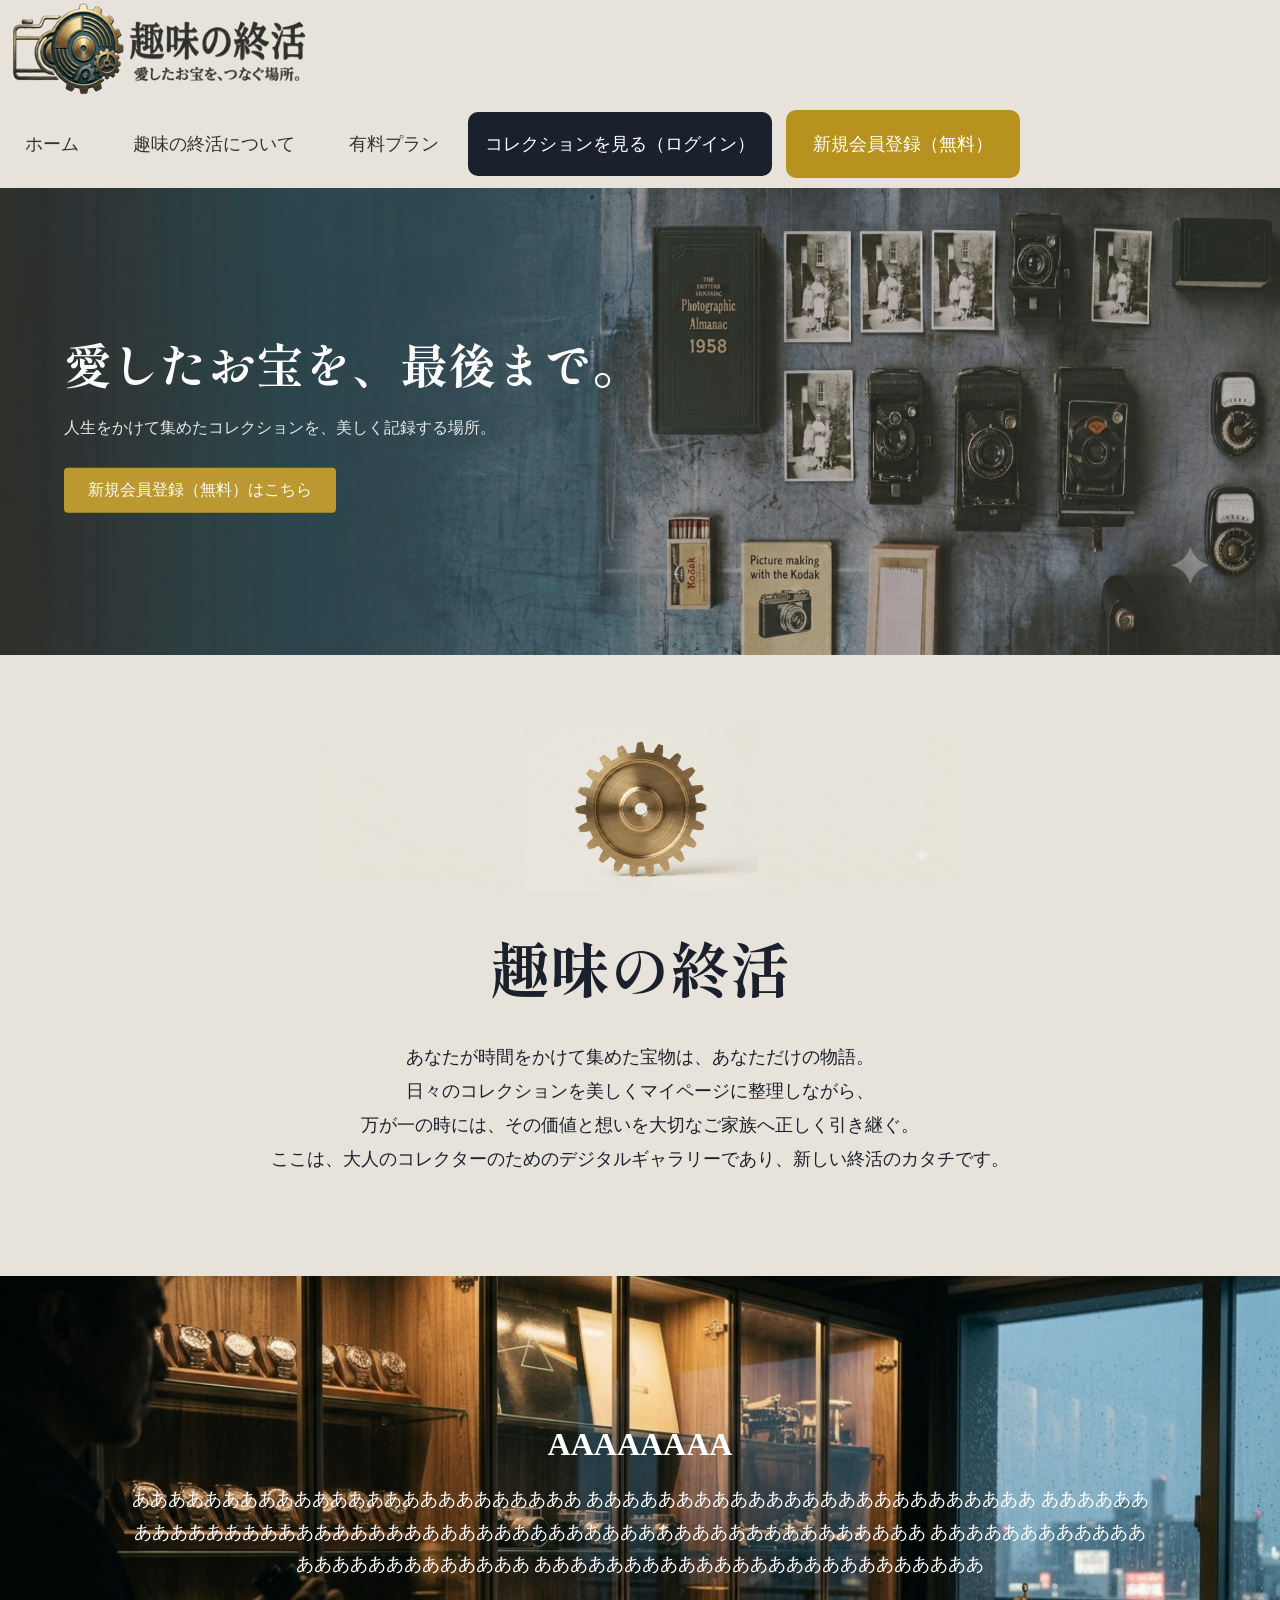
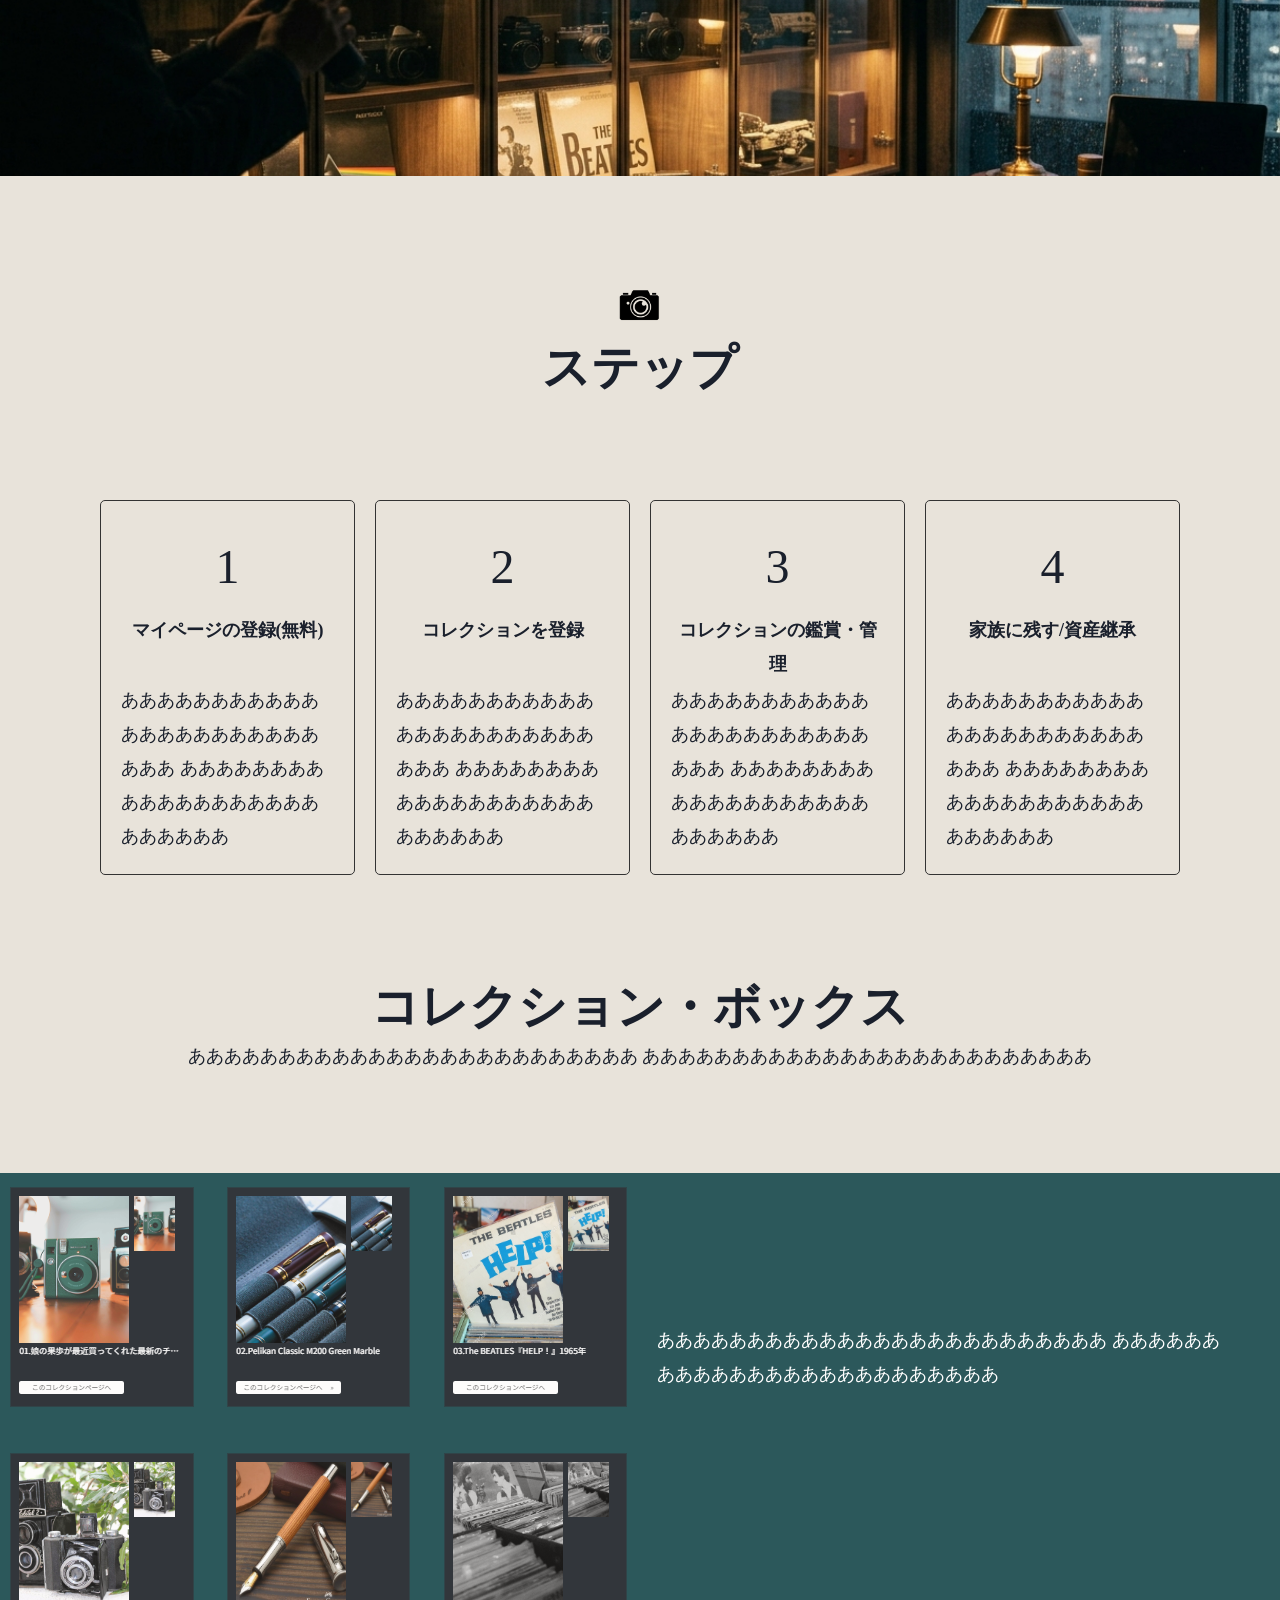
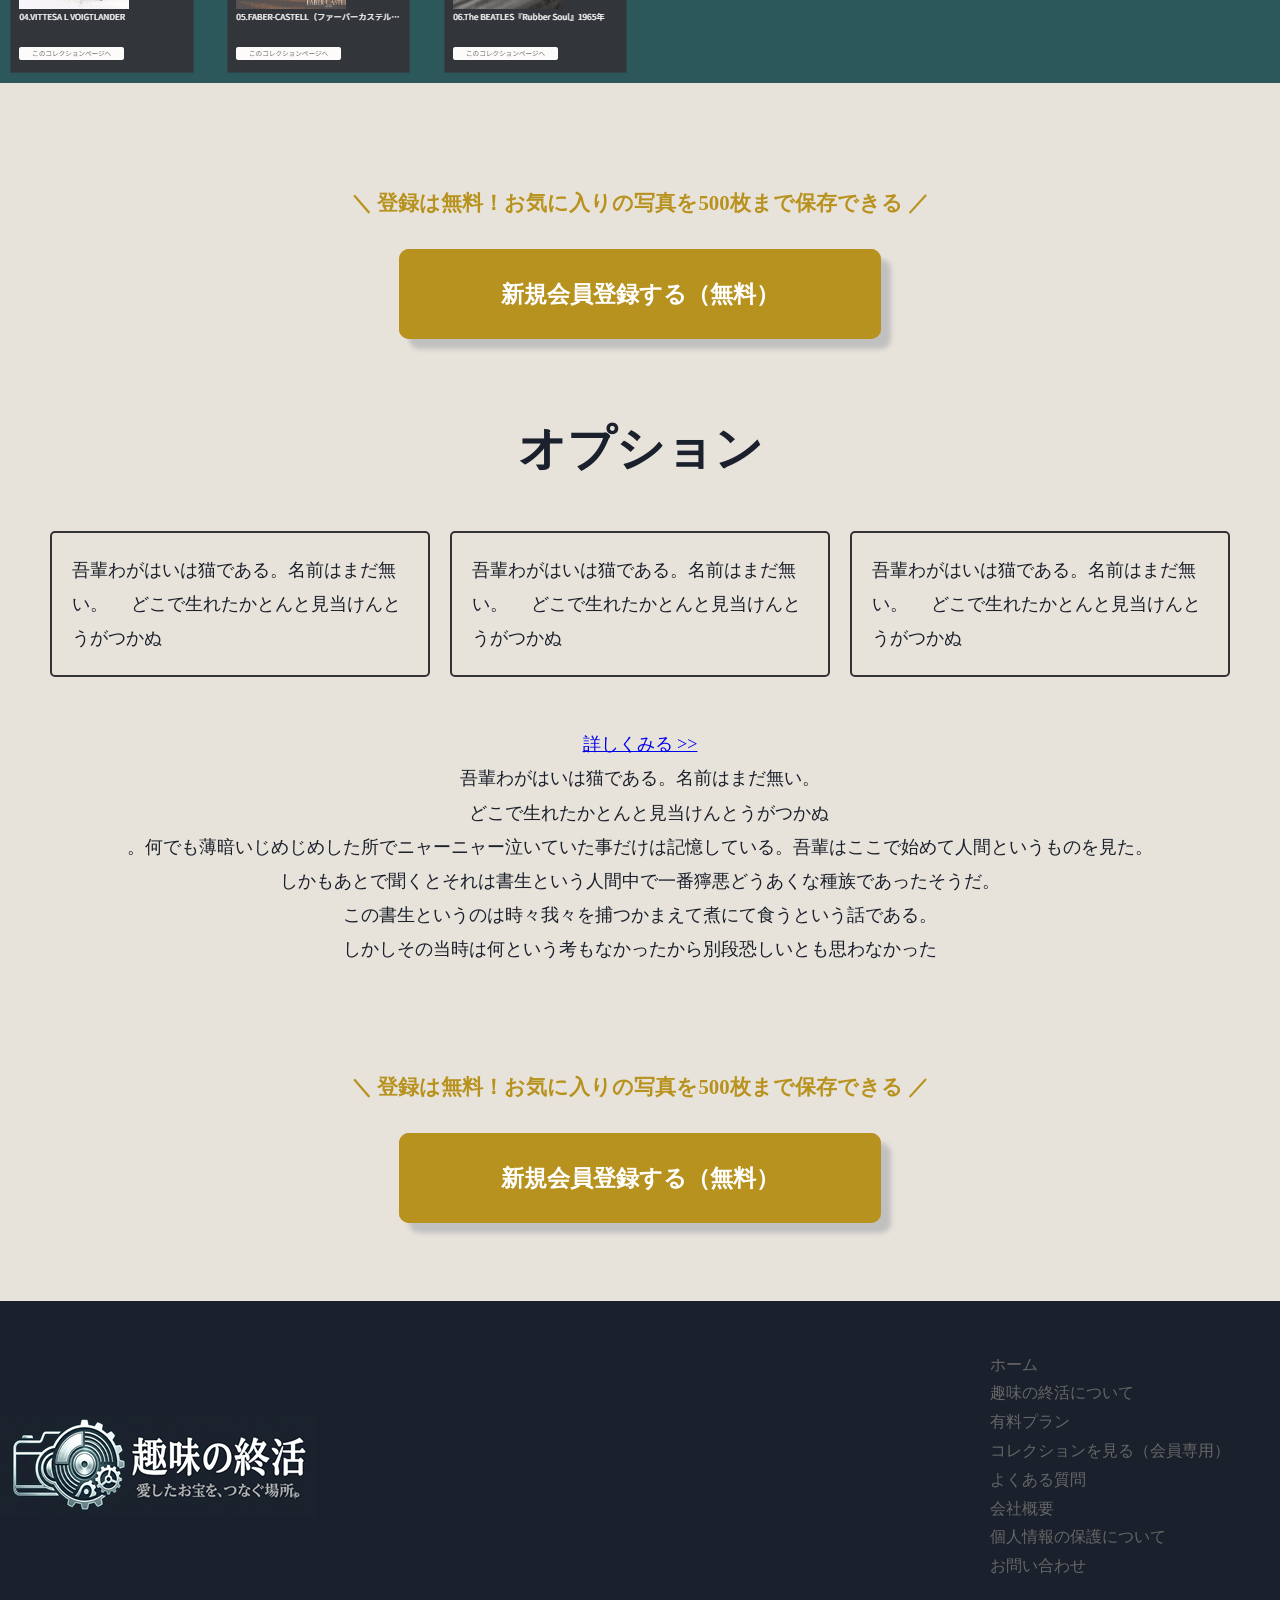
==== syuminosyuukatsu/index.html @ 47bdfdc1 "Add files via upload" ====
﻿<!DOCTYPE html>
<html>
<head>
<title>趣味の終活｜トップページ</title>
<link rel="stylesheet" type="text/css" href="style.css">

<!-- ★ここから追加（Google Fonts：Shippori Mincho） -->
  <link rel="preconnect" href="https://fonts.googleapis.com">
  <link rel="preconnect" href="https://fonts.gstatic.com" crossorigin>
  <link href="https://fonts.googleapis.com/css2?family=Shippori+Mincho:wght@500;700&display=swap" rel="stylesheet">
<!-- ★ここまで -->

</head>


<body>
	<div id="wrapper">
<nav>
<header>
<p><img src="img/logo3.png"></p>
<ul>
<li><a>ホーム</a></li>
<li><a>趣味の終活について</a></li>
<li><a>有料プラン</a></li>
<li class="login"><a>コレクションを見る（ログイン）</a></li>
<li class="new"><a>新規会員登録（無料）</a></li>
<div class="clr"></div>
</ul>
</nav>
</header>


<div class="hero-container">
  <!-- ヒーロー画像 -->
  <img src="img/hero-image.png" alt="コレクションボックス" class="hero-image">
  
  <!-- 画像の上に重ねるテキストエリア -->
  <div class="hero-text">
    <h2>愛したお宝を、最後まで。</h2>
    <p>人生をかけて集めたコレクションを、美しく記録する場所。</p>
    <a href="#" class="btn">新規会員登録（無料）はこちら</a>
  </div>
</div>


<div class="setsumei">
<p class="haguruma"><img src="img/haguruma.png" alt=""></p>
<h1>趣味の終活</h1>
<p>あなたが時間をかけて集めた宝物は、あなただけの物語。<br>
日々のコレクションを美しくマイページに整理しながら、 <br>
万が一の時には、その価値と想いを大切なご家族へ正しく引き継ぐ。<br>
ここは、大人のコレクターのためのデジタルギャラリーであり、新しい終活のカタチです。</p>
</div>


<section class="art01">

<!--<p class="box_left"><img src="arrt_01.png" alt=""></p>-->

<div class="box_right">
			<h2>AAAAAAAA</h2>
			<p>あああああああああああああああああああああああああ 
			あああああああああああああああああああああああああ 
			ああああああああああああああああああああああああああああああああああああああああああああああああああ 
			あああああああああああああああああああああああああ 
			あああああああああああああああああああああああああ</p>
</div>
<div class="clr"></div>
</section>

<p class="h2_icon"><img src="img/118444_30.png" alt=""></p>
<h2 class="h2_step">ステップ</h2>
<section class="art02">
<div class="art02">
<div class="box01">
<p class="count">1</p>
<p class="box01_title">マイページの登録(無料)</p>
<p>あああああああああああああああああああああああああ 
			あああああああああああああああああああああああああ</p>
</div>
<div class="box01">
<p class="count">2</p>
<p class="box01_title">コレクションを登録</p>
<p>あああああああああああああああああああああああああ 
			あああああああああああああああああああああああああ</p>
</div>
<div class="box01">
<p class="count">3</p>
<p class="box01_title">コレクションの鑑賞・管理</p>
<p>あああああああああああああああああああああああああ 
			あああああああああああああああああああああああああ</p>
</div>
<div class="box01">
<p class="count">4</p>
<p class="box01_title">家族に残す/資産継承</p>
<p>あああああああああああああああああああああああああ 
			あああああああああああああああああああああああああ</p>
</div>

</div>
</section>


<section class="art03">
<h2 class="h2_step">コレクション・ボックス</h2>
<p class="art03_read">あああああああああああああああああああああああああ 
			あああああああああああああああああああああああああ</p>

<div class="art03_box">
<p class="art03_gazo"><img src="img/ichran.png" alt=""></p>
<p class="art03_text">あああああああああああああああああああああああああ 
			あああああああああああああああああああああああああ</p>
</div><!--art03_box-->

</section>


<section class="cta">
<p class="cta_text">登録は無料！お気に入りの写真を500枚まで保存できる</p>
<p><a href="#">新規会員登録する（無料）</a></p>
</section>


<section>

		<h2 class="h2_step">オプション</h2>

<div class="option">
		<div class="option_box">
				<p>吾輩わがはいは猫である。名前はまだ無い。
				　どこで生れたかとんと見当けんとうがつかぬ</p>
				</div>

				<div class="option_box">
				<p>吾輩わがはいは猫である。名前はまだ無い。
				　どこで生れたかとんと見当けんとうがつかぬ</p>
				</div>

				<div class="option_box">
				<p>吾輩わがはいは猫である。名前はまだ無い。
				　どこで生れたかとんと見当けんとうがつかぬ</p>
				</div>
</div><!--option-->
<p class="link_more"><a href="#">詳しくみる >></a></p>
 <p class="option_more">吾輩わがはいは猫である。名前はまだ無い。<br>
　どこで生れたかとんと見当けんとうがつかぬ<br>。何でも薄暗いじめじめした所でニャーニャー泣いていた事だけは記憶している。吾輩はここで始めて人間というものを見た。<br>しかもあとで聞くとそれは書生という人間中で一番獰悪どうあくな種族であったそうだ。<br>この書生というのは時々我々を捕つかまえて煮にて食うという話である。<br>しかしその当時は何という考もなかったから別段恐しいとも思わなかった</p>		

</section>


<section class="cta">
<p class="cta_text">登録は無料！お気に入りの写真を500枚まで保存できる</p>
<p><a href="#">新規会員登録する（無料）</a></p>
</section>

<footer>
<div class="foot_box">
<div class="footer_logo"><img src="img/footer_logo3.png" alt="logo"></div>
<ul>
<li><a href="">ホーム</a></li>
<li><a href="">趣味の終活について</a></li>
<li><a href="">有料プラン</a></li>
<li><a href="">コレクションを見る（会員専用）</a></li>
<li><a href="">よくある質問</a></li>
<li><a href="">会社概要</a></li>
<li><a href="">個人情報の保護について</a></li>
<li><a href="">お問い合わせ</a></li>
</ul>
</div>
</footer>

</div><!--#wrapper-->
</body>
</html>
---- syuminosyuukatsu/style.css ----
﻿*{
margin:0;
padding:0;
}
img{
vertical-align:bottom;
}



body{
background-color:#E8E3DA;
color:#1A202C;  
}


#wrapper{
 max-width:1400px; 
}

p{
line-height:1.9;
font-size:18px;
color:#1A202C;
}


/*-------------------------------------------------
★トップページ★
---------------------------------------------------*/



/*--ヘッダー部分--------*/

header{
background-color:#FAF9F6;
}
header p{
width:350px;
float:left;
}





/*--ヒーロー画像部分--------*/

/* 親要素：基準位置に設定 */
.hero-container {
clear:both;
  position: relative;
  width: 100%;
  max-width: 1440px; /* 必要に応じて調整 */
  margin: 0 auto;
  font-size: 1rem;
  
  opacity: 0.9;
}

/* 画像：レスポンシブ対応 */
.hero-image {
  width: 100%;
  height: auto;
  display: block;
/*margin-top:50px;*/
}

/* 子要素（テキストエリア）：絶対配置で上に重ねる */
.hero-text {
  position: absolute;
  top: 50%;                 /* 上から50%の位置 */
  left: 5%;                 /* 左から5%の位置（左側に寄せる） */
  transform: translateY(-50%); /* 垂直方向の中央揃え */
  color: #ffffff;           /* テキスト色（白） */
  max-width: 45%;           /* 画像の左側に収まるよう幅を制限 */
  z-index: 10;              /* 画像より前に表示 */
}

/* テキストのスタイリング例 */
.hero-text h2 {
font-family: "Shippori Mincho", "游明朝", "YuMincho", "Hiragino Mincho ProN", serif;
  font-size: 3rem;
  margin-bottom: 1rem;
  line-height: 1.4;
}

.hero-text p {
  font-size: 1rem;
  margin-bottom: 1.5rem;
  opacity: 0.9;
  color:#fff;
}

.btn {
  display: inline-block;
  padding: 12px 24px;
  background-color: #B8921E; /* 高級感のあるシックなブラウン/ゴールド */
  color: #fff;
  text-decoration: none;
  border-radius: 4px;
}







/*--グローバルメニュー部分--------*/
nav ul{
width:auto;
float:left;
/*margin-left:350px;*/
margin-top:10px;
margin-bottom:10px;
}

nav li{
list-style:none;
display:inline-block;
}

nav li a{
display:block;
color:#333;
font-size:18px;
padding:10px 15px;
margin:10px;
}

.clr{
clear:both;
}

.login{
background-color:#1A202C;
border-radius:10px;
border:2px solid #1A202C;
}
.login a{
color:#fff;
margin:8px 0;
}
.new{
background-color:#B8921E;
border:2px solid #B8921E;
border-radius:10px;
margin-left:10px;
}
.new a{
color:#fff;
}






/*--h1とリード文--------*/

.setsumei{
text-align:center;
margin-bottom: 100px;
}
.haguruma img{
width:50%;
text-align:center;
margin-top:70px;
}
.setsumei h1{
font-family: "Shippori Mincho", "游明朝", "YuMincho", "Hiragino Mincho ProN", serif;
font-size:60px;
font-weight:700;
margin:30px 0 30px 0;
display: inline-block;
/*border-bottom:solid 5px #006400 ;*/

}
.setsumei p{
line-height:1.9;
font-size:18px;
}






/*--セクション01画像部分--------*/

section.art01 {
  position: relative; /* 子要素の位置の基準にする */
  width: 100%;
  max-width: 1440px;
  height: 500px; /* 高さをしっかり決める */
  margin: 0 auto;
  
  /* 背景画像 */
  background-image: url("img/arrt_01.png");
  background-size: cover;
  background-position: center;
}

/* 子要素：文字が入った箱 */
.box_right {
  position: absolute;
  top: 150px; /* ★上からどれくらい下げるか（手動で調整） */
  left: 0;
  right: 0;
  width: 80%; /* 箱の幅を決める */
  margin: 0 auto; /* ★箱自体を左右の中央に置く（定番のやつ！） */
  
  text-align: center; /* 文字を真ん中揃え */
}

/* 文字の装飾 */
.box_right h2 {
color: #ffffff;
font-size: 32px;
margin-bottom: 20px;
}

.box_right p {
color: #ffffff;
font-size: 18px;
line-height: 1.8;
}




/*--セクション02ステップ部分--------*/


.h2_icon{
margin-top:100px;
text-align: center;
}
.h2_icon img{
width:60px;
}
.h2_step{
text-align:center;
font-size:300%;
}
.art02{
width:auto;
display:flex;
gap:20px;
margin:50px 50px 50px 50px;
}
.box01{
flex:1;
background-color:;
border:1px solid #333;
border-radius:5px;
padding:20px;
}

.count{
font-size:300%;
text-align:center;
}
.box01_title{
height:40px;
text-align:center;
font-weight:bold;
margin-bottom:30px;
}





/*--セクション03コレクションページ部分--------*/

.art03_box{
display:flex;
gap:20px;
background-color:#2C585B;

}

.art03_read{
  text-align:center;

}
.art03_box{
margin-top:100px;
}

.art03_gazo{
flex:1;
}
.art03_text{
flex:1;
margin:150px 50px 0 0;
color:#fff;
}








/*--CTA_01部分--------*/

section.cta{
text-align:center;
margin-top:100px;
margin-bottom:100px;
}
.cta_text{
margin-bottom:50px;
font-size:130%;
color:#B8921E;
font-weight:bold;
}
.cta_text:before{
content:"＼ ";
}
.cta_text:after{
content:" ／";
}
section.cta a{
padding: 30px 100px 30px 100px;
background-color:#B8921E;
border:2px solid #B8921E;
border-radius:10px;
color:#fff;
font-size:130%;
font-weight:bold;
box-shadow:10px 10px 5px #c0c0c0;
}

.cta a:link{
text-decoration:none;
}
.cta a:hover{
background-color:#e2d3a5;
}



/*--セクション05オプション部分--------*/
.option{
width: auto;
display: flex;
gap:20px;
margin: 50px 50px 50px 50px;
}

.option_box{
flex: 1;
border:2px solid #333;
border-radius: 5px;
padding: 20px;
}

.option h2{
margin-top:100px;
margin-bottom:100px;
}
.link_more{
text-align:center;
}
.option_more{
text-align:center;
}







/*--フッター部分--------*/
footer{
width:auto;
background-color:#1A202C;
color:#fff;
height:auto;
overflow:hidden;
}
.foot_box{
display: flex;
justify-content: space-between; /* 2つの要素を両端（左右）に配置 */
  align-items: center; /* 垂直方向の中央揃え（必要に応じて） */
}

footer ul{
margin-left: auto;
padding:50px;
line-height:1.8;
}

footer ul li{
list-style:none;
}

footer ul li a:link,a:visited{
text-decoration:none;
color:#fff;
}





/*-------------------------------------------------
★コレクションページ一覧 collection/index.html★
---------------------------------------------------*/




.grid-container {
  display: grid;     /* 1. 列（横方向）の数を指定（1fr = 均等分割の単位） */
  grid-template-columns: 1fr 1fr 1fr; 					/* 2. マス目同士の隙間を設定 */
  gap:100px 20px; 
justify-items: center;
}

.grid_content{
width:400px;
height:480px;
/*border:1px solid #333;*/
background-color:#1E232A;

}

.gazo_title{
white-space: nowrap;
overflow: hidden;
text-overflow: ellipsis;
color:#fff;
margin-right:20px;
}
.gazo_space{
display:flex;
justify-content: space-between; /* 2つの要素を両端（左右）に配置 */
}
.photo_big{
width:240px;
margin:20px 0 0 20px;
}
.photo_small{
width:90px;
margin:20px 40px 0 0;
}

.text_space{
margin-left:20px;
}
.more{
text-align: center; 
margin-right: 20px;
margin-top: 50px;
width:60%;
}
.more a{
display:block;
background-color:#fff;
border-radius:5px;
/*box-shadow:5px 5px 5px #c0c0c0; */
font-size:80%;
}

.more a:link,a:visited{
text-decoration:none;
color:#666;
}
.more a:hover{
background-color:#667ba4;

}

.motto{
text-align:center;
margin-top:100px;
margin-bottom:200px;
/*border:1px solid #333;*/
}
.motto p{
text-align:center;
color:#1A202C;
}

label{
font-weight:bold;
}

.my_tag{
padding:10px 10px;
border:1px solid #333;
border-radius:5px;
text-align:left;

}
.hassyu_select{
text-align:center;
margin:50px 0;
}


/*-------------------------------------------------
★コレクション01★
---------------------------------------------------*/

/*------TOP画像領域------*/

/*.collect_top{
clear:both;
width:auto;
display:flex;
gap:20px;
margin:30px 30px 30px 30px;
}
.collect_top_box01{
flex:1;
}
.collect_top_box01 p{
font-size:45px;
color:#1e232a;
opacity:0.2;
margin-left:50px;
font-family: 'Playfair Display', serif;
font-style: italic;    /* ★斜体にすると格段にかっこよくなります */
/*font-weight: 500;      /* 少し細めにするのがポイント */
/*letter-spacing: 0.05em;/* 文字と文字の間隔をほんのり広げる */
/*line-height:1.5;
}

.collect_top_box02{
flex:1;
text-align:center;
background-color:#1E232A;

}
.collect_top_box02 img{
max-height: 70vh;
padding:20px 20px 60px 20px;
vertical-align: bottom;
}
.collection_id{
color:  #fff;
margin-bottom:20px;
margin-right:20px;
text-align:right;
}
.collect_top_box03{
flex:1;
position: relative;

}
.collect_top_box03_inner{
position: absolute; 
bottom: 50px;
left: 0; 
}
.collect_top_box03 p{
margin: 0;
}
.collect_top_box03_title{
  font-weight:bold;
}
.edit01{
text-align:center;
margin-bottom:100px;
}
 ----*/

.collect_top{
clear:both;
width:100%;
display:flex;
gap:20px;
margin:30px 0;
background-color:#1E232A;
}


.collect_top_box01{
flex:1;
position:relative;
}


.collect_top_box01 img{
max-height: 70vh;
margin:20px 0 0 200px;
vertical-align: bottom;
position:relative;
margin-bottom:50px;
border-width:10px 10px 70px 10px;
border-style:solid;
border-color:#dcdcdc;
}

.collection_id{
color: #1e232a;;
position:absolute;
bottom:60px;
left:480px;
font-weight:bold;

}


.collect_top_box02{
flex:1;
position:relative;

}

.collect_top_box02 .catch{
font-size:65px;
color:#ffffff;
opacity:0.2;
margin-left:50px;
margin-top:10px;
font-family: 'Playfair Display', serif;
font-style: italic;    /* ★斜体にすると格段にかっこよくなります */
font-weight: 500;      /* 少し細めにするのがポイント */
letter-spacing: 0.05em;/* 文字と文字の間隔をほんのり広げる */
line-height:1.5;
}


.collect_top_box02_inner{
position:absolute;
bottom:50px;
left:70px;
}

.collect_top_box02_title{
color:#fff;
}
.editable-02{
color:#fff;
}

.edit01{
text-align:center;
margin-bottom:100px;
}


/*------ページタイトルｈ１領域------*/

.collection_info_h1{
clear:both;
text-align:center;
margin-bottom:10px;
font-size:45px;
color: #1e232a;;
}
.collection_info_h1_id{
  font-size:150%;
  font-weight:bold;
  padding-right:30px;
  text-align:center;
}
.collection_info_h1_id:before{
content:"ー　";
}
.collection_info_h1_id:after{
content:"　ー";
}


button.edit-btn-02{
display:block;
margin:15px auto;
margin-bottom:80px;
 text-align:center;
 border: none;
 background-color:#2C585B;
 padding:10px 20px;
 border-radius:6px;
 font-size:80%;
 color:#fff;
}


/*------情報領域（1）------*/


.collection_infomation{
/*border:1px solid #1E232A;*/
margin:0 50px 50px 50px;
display:flex;
gap:45px;
padding:30px;
position: relative;
background-color:#FBF9F5;
border-radius:6px;
box-shadow: 0 4px 15px rgba(0, 0, 0, 0.05);
margin-top:30px;
margin-bottom:120px;
}
.collection_infomation_left{
flex:1;
}
p.info_text{
line-height:3.0;
color:#333333;

}

p.info_text02{
line-height:2.0;
color:#333333;
}


.collection_infomation_title{
margin-left:50px;
font-size:80%;
border-bottom:1px solid #1E232A;
padding:8px 8px 3px 8px;
font-weight:bold;
margin-right:50px;
}

.collection_infomation_left_title{
border-bottom:1px  solid #1E232A;
padding-bottom:20px;
margin-bottom:20px;
color:#333333;

}



.collection_infomation_right{
flex:1;
}

.edit-btn{
 text-align:right;
 position:absolute;
 bottom:20px;
 right:40px;
 border: none;
 background-color:#2C585B;
 padding:10px 20px;
 border-radius:6px;
 font-size:110%;
 color:#ffffff;
}

.tagtag{
background-color:#dcdcdc;
padding:0 5px;
border-radius:3px;
margin:0 7px;
}
.is-editing{
 background-color:#2C2D30;
color:#ffffff;  
}

.space01{
margin-right:2.2em;
}
.space02{
margin-right:2em;
letter-spacing: 8px;

}
.space03{
margin-right:0.6em;
letter-spacing: 30px;

}
.tagtag_sircle{
  border:1px solid #2C2D30;
  padding:5px 70px 40px 3px;
}
.info_text03{
  margin-bottom:30px;

}

/*---コレクションその他の写真-----------*/

.collect_others{
margin:0 auto;
display: grid;
grid-template-columns: auto auto;
justify-content: center;
gap: 100px 80px;
margin-top:30px;
margin-bottom:100px;
}
.others_01,.others_02,.others_03,.others_04,.others_05,.others_06{

}
.others_01 img,.others_02 img,.others_03 img,.others_04 img,.others_05 img,.others_06 img{
width:350px;
}
.others_text{
color:#ffffff;
margin-bottom:50px;
}
.others_text:after{
content: "";                   /* 中身は空にしておく */
  display: inline-block;          /* 幅と高さを有効化する */
  width: 1.5em;                    /* 横幅を1文字分にする */
  height: 1.5em;                   /* 高さを1文字分にする */
  background-image: url("img/penicon.png"); /* 画像のパス */
  background-size: contain;      /* 1emの中に画像を綺麗に収める */
  background-repeat: no-repeat;  /* 画像の繰り返しを防止 */
  margin-left: 1em;            /* テキストとの間に少しスキマを入れる（お好みで） */
  vertical-align: -0.6em;       /* テキストとの上下の位置調整 */
  
}

.others_photo{
padding: 20px 20px 40px 20px;
background-color:#1E232A;
vertical-align: bottom;
position:relative;
}
.edit02{
  text-align:right;
}
.others_text_edit{
  color:#ffffff;
  position:absolute;
  bottom:10px;
  right:20px;
  background-color:#2C2D30;
border:1px solid #ffffff;
border-radius:6px;
font-size:70%;
}


/*-------------------------------------------------
★有料オプション★
---------------------------------------------------*/



.option_box{
position:relative;
}
.option_box_title{
font-size:130%;
font-weight:bold;
background-color:#2C585B;
padding:3px;
text-align:center;
color:#fff;
border-radius:6px;
}

.option_box_for{
text-align:center;
font-size:120%;
font-weight:bold;
}
.option_box_price{
margin-top:30px;
text-align:center;
font-size:150%;
font-weight:bold;
}

.option_box_limit{
text-align:center;
font-weight:bold;
margin-bottom:50px;
}
.option_box_list{
margin-top:20px;
margin-bottom:100px;
}



.option_box_list li{
list-style-position:inside;
line-height: 1.9;
font-size: 18px;
color: #1A202C;

}

.option_box_bottun{
padding:5px;
background-color:#2C585B;
border-radius:6px;
font-size:90%;
text-align:center;
color:#fff;
position:absolute;
left:50%;
transform:translateX(-50%);
bottom:20px;

}
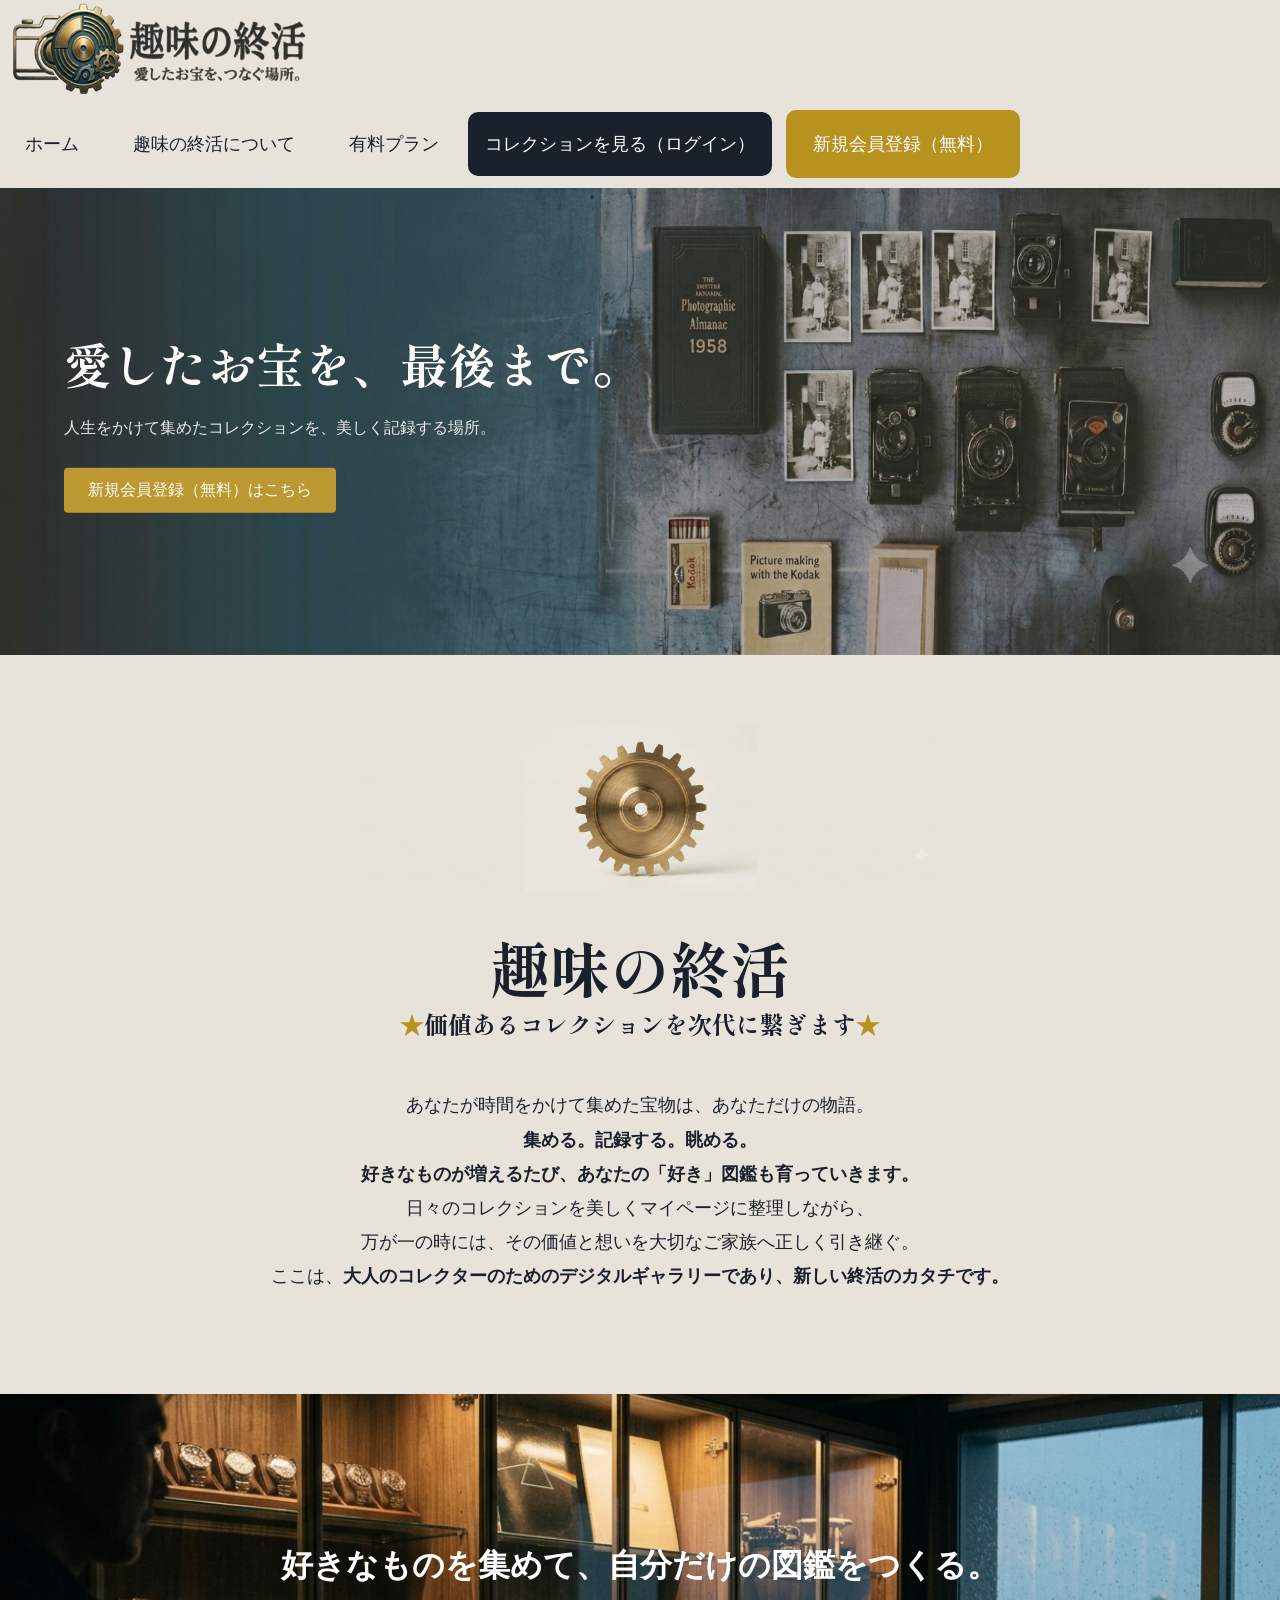
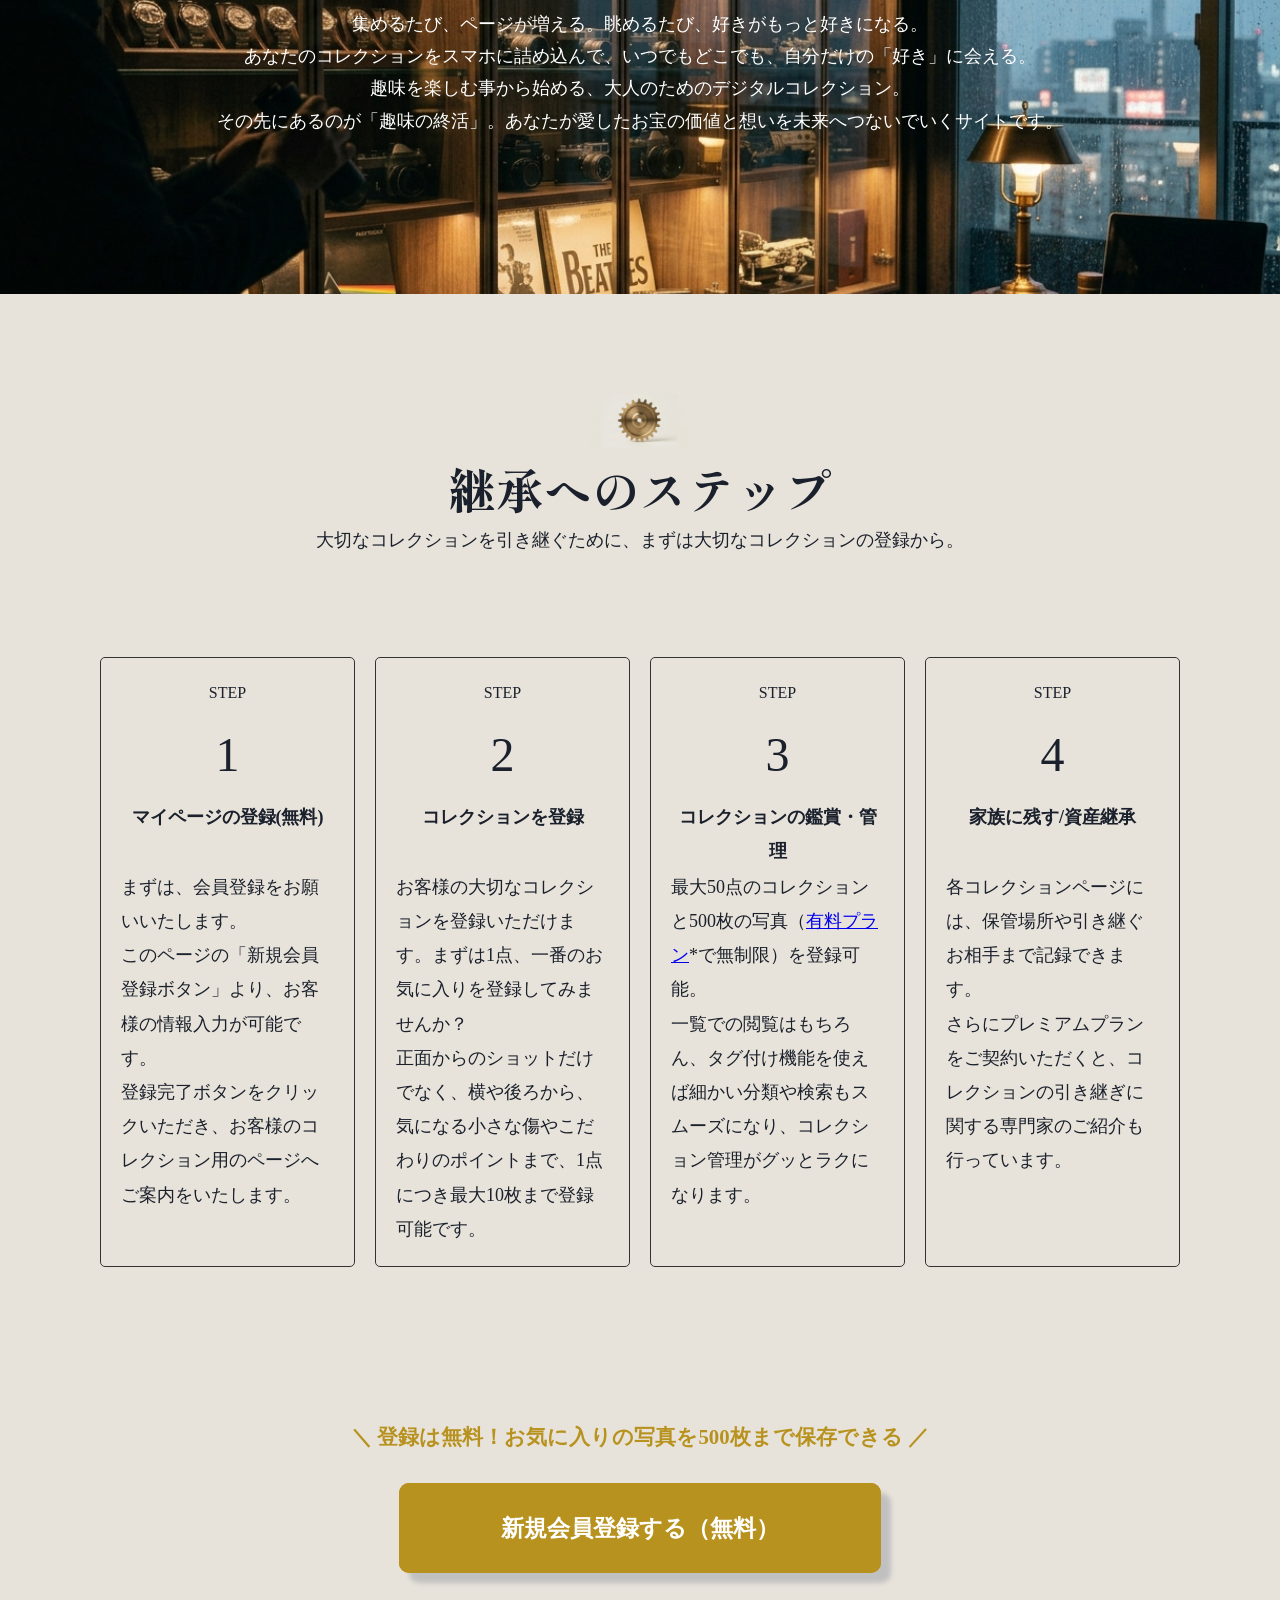
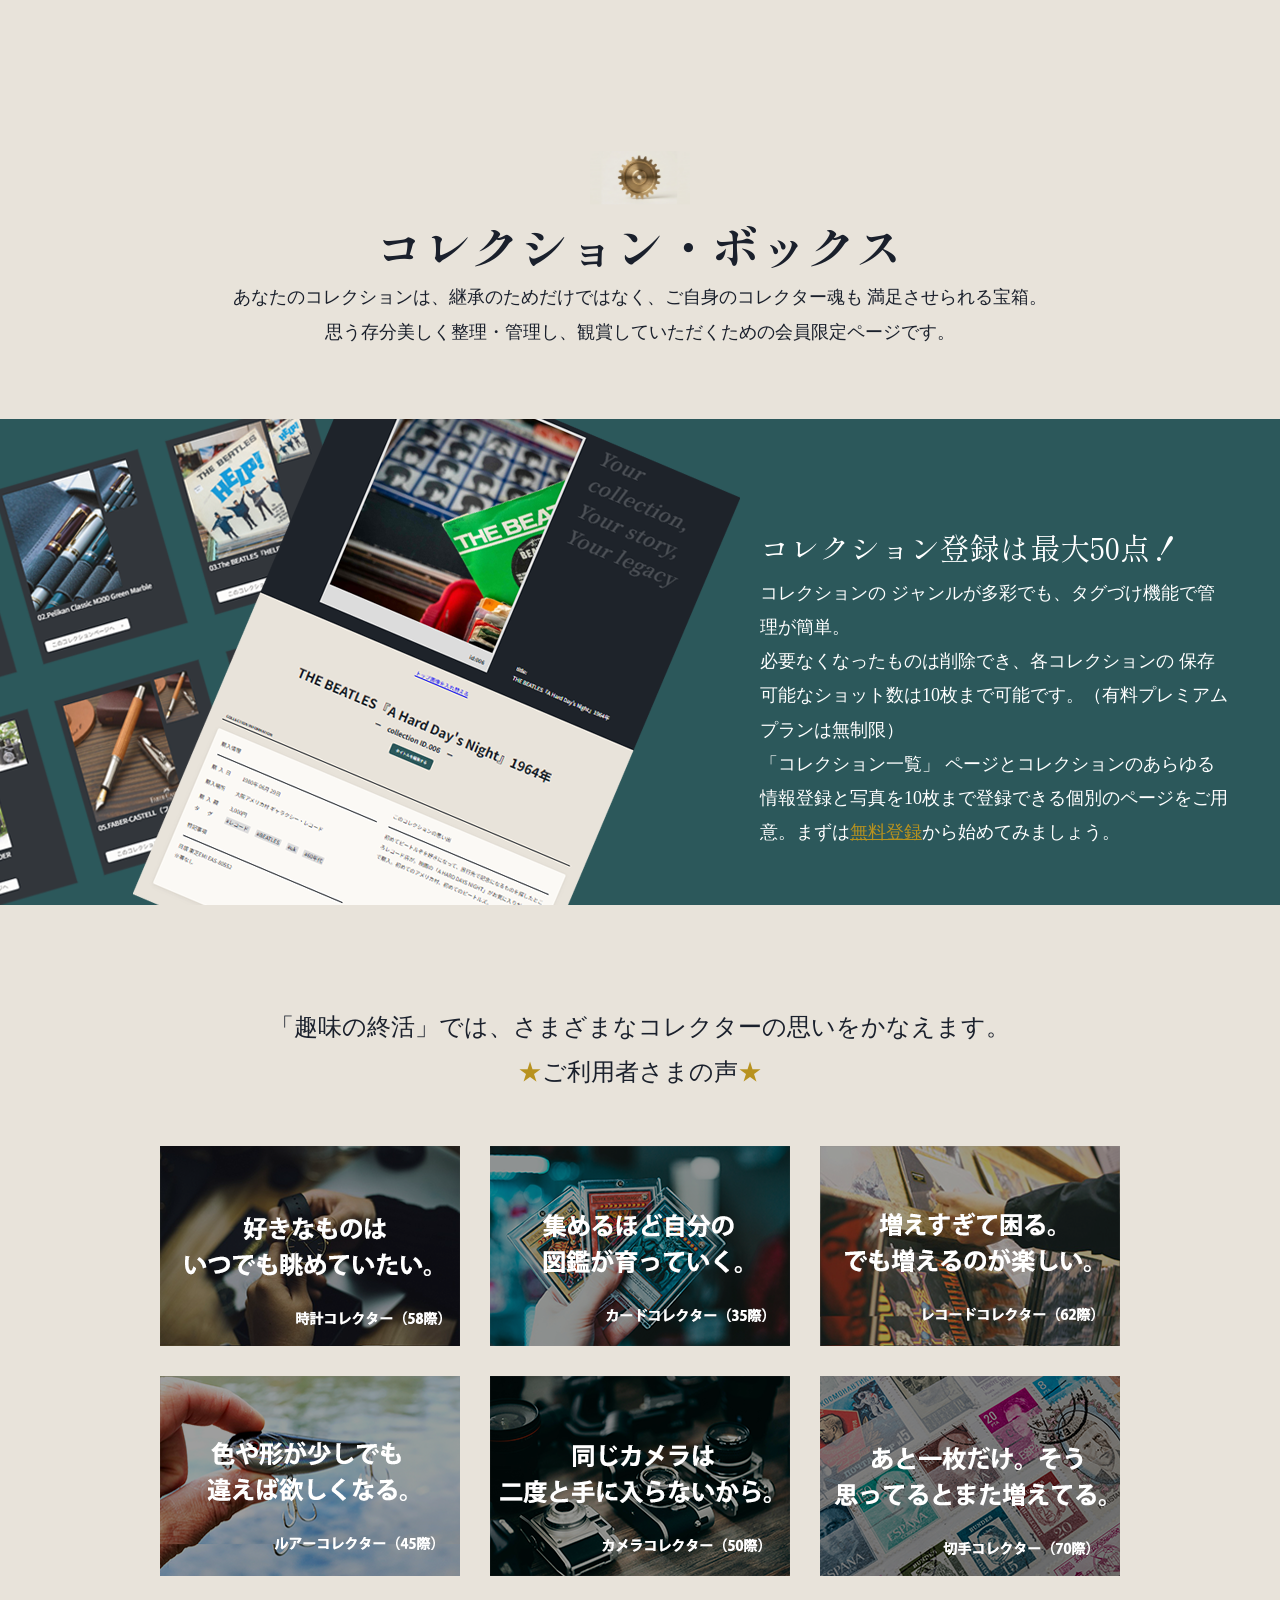
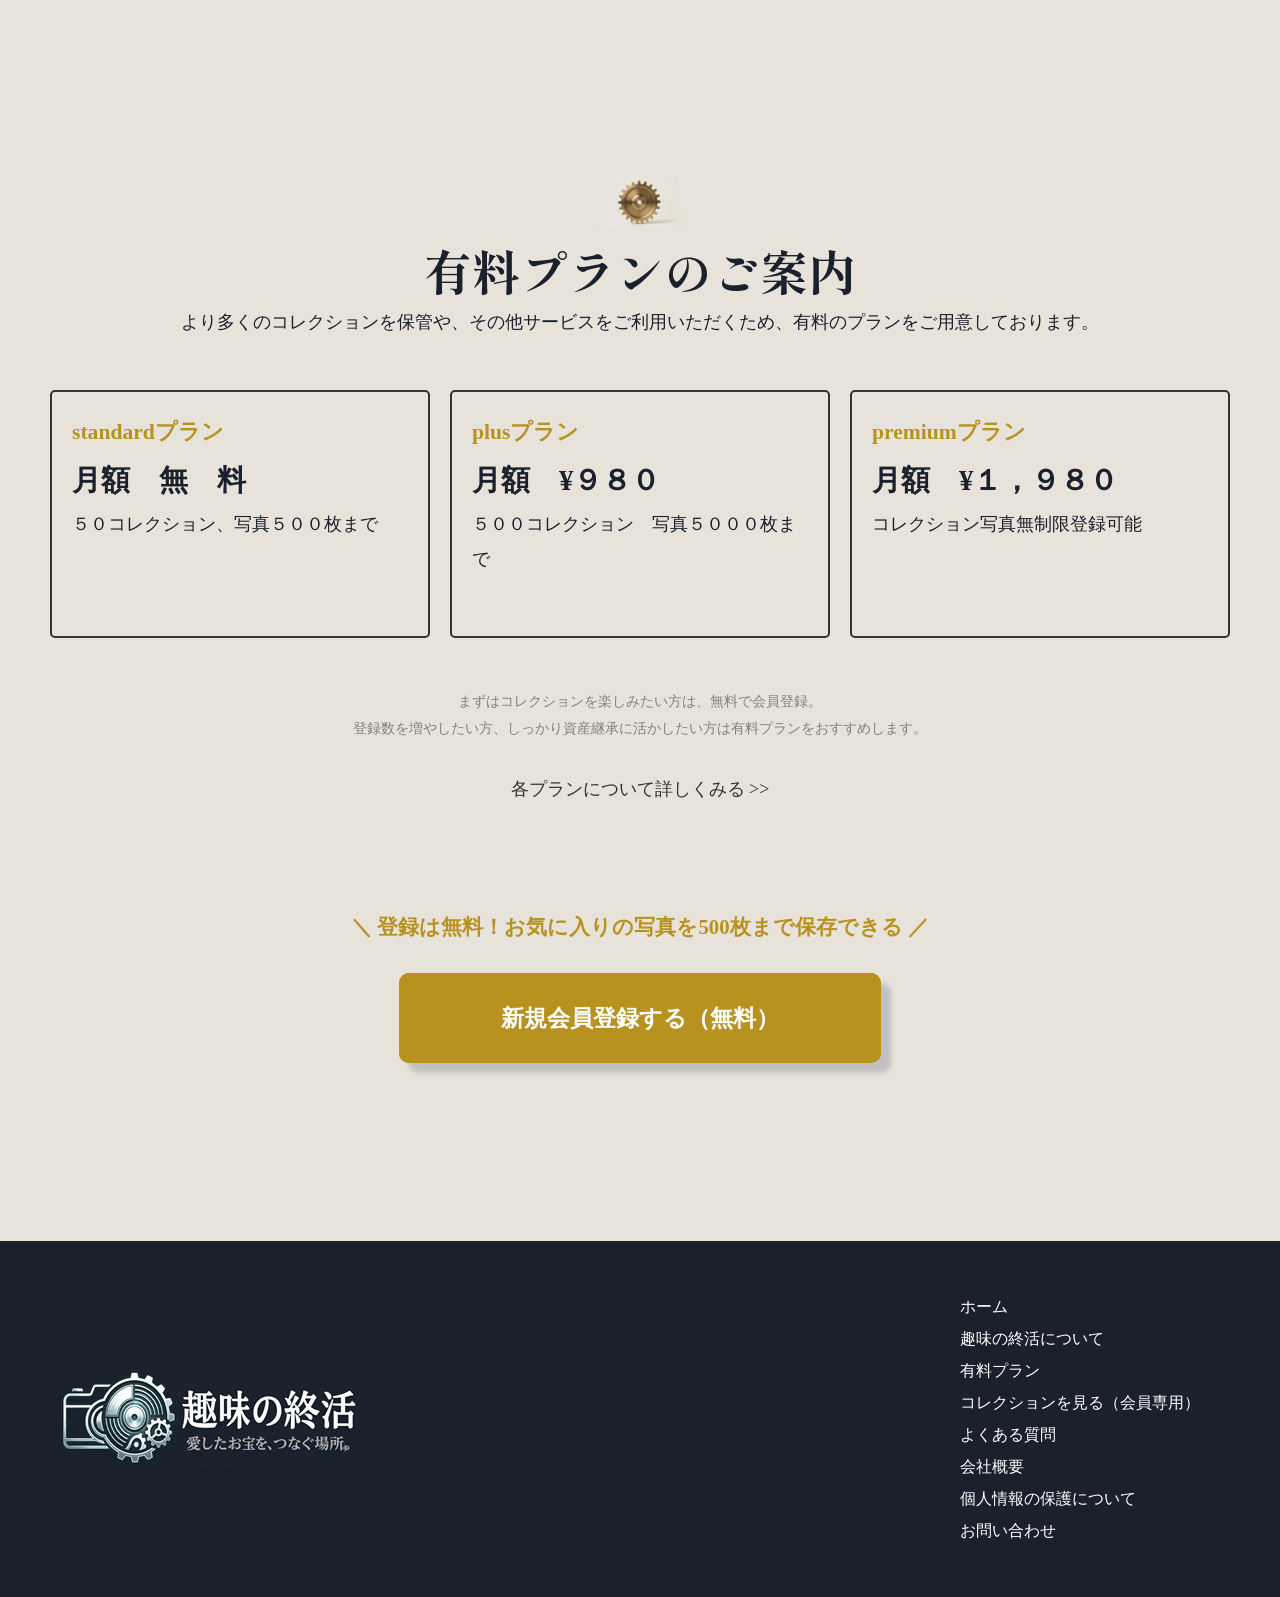
==== commit 1fe9337d: "Add files via upload" ====
--- a/syuminosyuukatsu/index.html
+++ b/syuminosyuukatsu/index.html
@@ -1,7 +1,10 @@
 ﻿<!DOCTYPE html>
+<html lang="ja" dir="ltr">
 <html>
 <head>
-<title>趣味の終活｜トップページ</title>
+<title>趣味の終活｜大切なコレクションを美しく保管。趣味人のためのコレクション図鑑を次代に続く終活につなげます。</title>
+<link name="description" content="趣味の終活トップページです。日々のコレクションを美しくマイページに整理しながら、その価値と想いを大切なご家族へ正しく引き継ぐ。大人のコレクターのためのデジタルギャラリーであり、新しい終活のカタチです"
+>
 <link rel="stylesheet" type="text/css" href="style.css">
 
 <!-- ★ここから追加（Google Fonts：Shippori Mincho） -->
@@ -15,15 +18,15 @@
 
 <body>
 	<div id="wrapper">
+<header>
 <nav>
-<header>
 <p><img src="img/logo3.png"></p>
-<ul>
-<li><a>ホーム</a></li>
-<li><a>趣味の終活について</a></li>
-<li><a>有料プラン</a></li>
-<li class="login"><a>コレクションを見る（ログイン）</a></li>
-<li class="new"><a>新規会員登録（無料）</a></li>
+<ul class="navigation">
+<li class="navigation_list"><a href="#">ホーム</a></li>
+<li class="navigation_list"><a href="#">趣味の終活について</a></li>
+<li class="navigation_list"><a href="option.html">有料プラン</a></li>
+<li class="login"><a href="collection/collection.html">コレクションを見る（ログイン）</a></li>
+<li class="new"><a href="#" >新規会員登録（無料）</a></li>
 <div class="clr"></div>
 </ul>
 </nav>
@@ -45,11 +48,13 @@
 
 <div class="setsumei">
 <p class="haguruma"><img src="img/haguruma.png" alt=""></p>
-<h1>趣味の終活</h1>
+<h1>趣味の終活<br><span class="h1_subtitle">価値あるコレクションを次代に繋ぎます</span></h1>
 <p>あなたが時間をかけて集めた宝物は、あなただけの物語。<br>
+<b>集める。記録する。眺める。<br>
+好きなものが増えるたび、あなたの「好き」図鑑も育っていきます。</b><br>
 日々のコレクションを美しくマイページに整理しながら、 <br>
 万が一の時には、その価値と想いを大切なご家族へ正しく引き継ぐ。<br>
-ここは、大人のコレクターのためのデジタルギャラリーであり、新しい終活のカタチです。</p>
+ここは、<b>大人のコレクターのためのデジタルギャラリーであり、新しい終活のカタチです。</b></p>
 </div>
 
 
@@ -58,62 +63,56 @@
 <!--<p class="box_left"><img src="arrt_01.png" alt=""></p>-->
 
 <div class="box_right">
-			<h2>AAAAAAAA</h2>
-			<p>あああああああああああああああああああああああああ 
-			あああああああああああああああああああああああああ 
-			ああああああああああああああああああああああああああああああああああああああああああああああああああ 
-			あああああああああああああああああああああああああ 
-			あああああああああああああああああああああああああ</p>
+			<!--<h2>大切なあなたのコレクション。その価値、ずっと守れますか？</h2>
+			<p>「自分には価値がわかるけれど、家族にはただの遺品になってしまうかもしれない……」 <br>
+「万が一の時、適正な価値で引き継いでもらえるだろうか」 <br>
+趣味の終活は、そんなコレクターの不安を解消し、<br>あなたが愛したお宝の価値と想いを未来へ確実に届けるためのサービスです。</p>-->
+			<h2>好きなものを集めて、自分だけの図鑑をつくる。</h2>
+			<p>集めるたび、ページが増える。眺めるたび、好きがもっと好きになる。<br>
+あなたのコレクションをスマホに詰め込んで、いつでもどこでも、自分だけの「好き」に会える。 <br>
+趣味を楽しむ事から始める、大人のためのデジタルコレクション。<br>その先にあるのが「趣味の終活」。あなたが愛したお宝の価値と想いを未来へつないでいくサイトです。</p>
+
 </div>
 <div class="clr"></div>
 </section>
 
-<p class="h2_icon"><img src="img/118444_30.png" alt=""></p>
-<h2 class="h2_step">ステップ</h2>
+<p class="h2_icon"><img src="img/h2_icon.png" alt=""></p>
+<h2 class="h2_step">継承へのステップ</h2>
+<p class="art03_read">大切なコレクションを引き継ぐために、まずは大切なコレクションの登録から。</p>
 <section class="art02">
 <div class="art02">
 <div class="box01">
+<p class="step">	STEP</p>
 <p class="count">1</p>
 <p class="box01_title">マイページの登録(無料)</p>
-<p>あああああああああああああああああああああああああ 
-			あああああああああああああああああああああああああ</p>
-</div>
-<div class="box01">
+<p>まずは、会員登録をお願いいたします。<br>
+このページの「新規会員登録ボタン」より、お客様の情報入力が可能です。<br>
+登録完了ボタンをクリックいただき、お客様のコレクション用のページへご案内をいたします。</p>
+</div>
+<div class="box01">
+<p class="step">	STEP</p>
 <p class="count">2</p>
 <p class="box01_title">コレクションを登録</p>
-<p>あああああああああああああああああああああああああ 
-			あああああああああああああああああああああああああ</p>
-</div>
-<div class="box01">
+<p>お客様の大切なコレクションを登録いただけます。まずは1点、一番のお気に入りを登録してみませんか？ <br>
+正面からのショットだけでなく、横や後ろから、気になる小さな傷やこだわりのポイントまで、1点につき最大10枚まで登録可能です。</p>
+</div>
+<div class="box01">
+<p class="step">	STEP</p>
 <p class="count">3</p>
 <p class="box01_title">コレクションの鑑賞・管理</p>
-<p>あああああああああああああああああああああああああ 
-			あああああああああああああああああああああああああ</p>
-</div>
-<div class="box01">
+<p>最大50点のコレクションと500枚の写真（<a href="option.html">有料プラン</a>*で無制限）を登録可能。<br>一覧での閲覧はもちろん、タグ付け機能を使えば細かい分類や検索もスムーズになり、コレクション管理がグッとラクになります。</p>
+</div>
+<div class="box01">
+<p class="step">	STEP</p>
 <p class="count">4</p>
 <p class="box01_title">家族に残す/資産継承</p>
-<p>あああああああああああああああああああああああああ 
-			あああああああああああああああああああああああああ</p>
-</div>
-
-</div>
-</section>
-
-
-<section class="art03">
-<h2 class="h2_step">コレクション・ボックス</h2>
-<p class="art03_read">あああああああああああああああああああああああああ 
-			あああああああああああああああああああああああああ</p>
-
-<div class="art03_box">
-<p class="art03_gazo"><img src="img/ichran.png" alt=""></p>
-<p class="art03_text">あああああああああああああああああああああああああ 
-			あああああああああああああああああああああああああ</p>
-</div><!--art03_box-->
-
-</section>
-
+<p>各コレクションページには、保管場所や引き継ぐお相手まで記録できます。 <br>
+さらにプレミアムプランをご契約いただくと、コレクションの引き継ぎに関する専門家のご紹介も行っています。
+</p>
+</div>
+
+</div>
+</section>
 
 <section class="cta">
 <p class="cta_text">登録は無料！お気に入りの写真を500枚まで保存できる</p>
@@ -121,30 +120,93 @@
 </section>
 
 
+
+
+
+<p class="h2_icon"><img src="img/h2_icon.png" alt=""></p>
+<section class="art03">
+	<h2 class="h2_step">コレクション・ボックス</h2>
+			<p class="art03_read">あなたのコレクションは、継承のためだけではなく、ご自身のコレクター魂も
+			満足させられる宝箱。<br>思う存分美しく整理・管理し、観賞していただくための会員限定ページです。</p>
+
+<div class="art03_box">
+			<p class="art03_gazo"><img src="img/ichran.png" alt=""></p>
+			<p class="art03_text"><span class="art03_text_title">コレクション登録は最大50点！</span><br>コレクションの
+			ジャンルが多彩でも、タグづけ機能で管理が簡単。<br>必要なくなったものは削除でき、各コレクションの
+			保存可能なショット数は10枚まで可能です。（有料プレミアムプランは無制限）<br>「コレクション一覧」
+			ページとコレクションのあらゆる情報登録と写真を10枚まで登録できる個別のページをご用意。まずは<a href="#" class="cta-link">無料登録</a>から始めてみましょう。</p>
+</div><!--art03_box-->
+
+
+
+				<p class="art03_box_under_read">「趣味の終活」では、さまざまなコレクターの思いをかなえます。<br>
+<span class="use-voice">ご利用者さまの声</span></p>
+
+
+
+<div class="art03_box_under">
+		<div class="art03_box_under_box">
+		<p class="art03_gazo_under"><img src="img/user01.png" alt="腕時計コレクター"></p>
+		</div>
+
+		<div class="art03_box_under_box">
+		<p class="art03_gazo_under"><img src="img/user02.png" alt="カードコレクター"></p>
+		</div>
+
+		<div class="art03_box_under_box">
+		<p class="art03_gazo_under"><img src="img/user03.png" alt="レコードコレクター"></p>
+		 </div>
+
+		<div class="art03_box_under_box">
+		<p class="art03_gazo_under"><img src="img/user04.png" alt="腕時計コレクター"></p>
+		</div>
+
+		<div class="art03_box_under_box">
+		<p class="art03_gazo_under"><img src="img/user05.png" alt="カードコレクター"></p>
+		</div>
+
+		<div class="art03_box_under_box">
+		<p class="art03_gazo_under"><img src="img/user06.png" alt="レコードコレクター"></p>
+		 </div>
+</div><!--art03_box_under-->
+</section>
+
+
+
+
 <section>
-
-		<h2 class="h2_step">オプション</h2>
-
+<p class="h2_icon"><img src="img/h2_icon.png" alt=""></p>
+		<h2 class="h2_step">有料プランのご案内</h2>
+<p class="art03_read">より多くのコレクションを保管や、その他サービスをご利用いただくため、有料のプランをご用意しております。</p>
 <div class="option">
 		<div class="option_box">
-				<p>吾輩わがはいは猫である。名前はまだ無い。
-				　どこで生れたかとんと見当けんとうがつかぬ</p>
+				<p><span class="option_box_title02">standardプラン</span> <br>
+
+<span class="option_box_title03">月額　無　料</span><br>
+
+５０コレクション、写真５００枚まで</p>
 				</div>
 
 				<div class="option_box">
-				<p>吾輩わがはいは猫である。名前はまだ無い。
-				　どこで生れたかとんと見当けんとうがつかぬ</p>
+				<p><span class="option_box_title02">plusプラン</span><br>
+
+<span class="option_box_title03">月額　&yen;９８０</span><br>
+
+５００コレクション　写真５０００枚まで</p>
 				</div>
 
 				<div class="option_box">
-				<p>吾輩わがはいは猫である。名前はまだ無い。
-				　どこで生れたかとんと見当けんとうがつかぬ</p>
+				<p><span class="option_box_title02">premiumプラン</span><br>
+
+<span class="option_box_title03">月額　&yen;１，９８０</span><br>
+
+コレクション写真無制限登録可能</p>
 				</div>
 </div><!--option-->
-<p class="link_more"><a href="#">詳しくみる >></a></p>
- <p class="option_more">吾輩わがはいは猫である。名前はまだ無い。<br>
-　どこで生れたかとんと見当けんとうがつかぬ<br>。何でも薄暗いじめじめした所でニャーニャー泣いていた事だけは記憶している。吾輩はここで始めて人間というものを見た。<br>しかもあとで聞くとそれは書生という人間中で一番獰悪どうあくな種族であったそうだ。<br>この書生というのは時々我々を捕つかまえて煮にて食うという話である。<br>しかしその当時は何という考もなかったから別段恐しいとも思わなかった</p>		
-
+ <p class="option_more">まずはコレクションを楽しみたい方は、無料で会員登録。<br>
+登録数を増やしたい方、しっかり資産継承に活かしたい方は有料プランをおすすめします。 <br>
+</p>		
+<p class="link_more"><a href="option.html">各プランについて詳しくみる >></a></p>
 </section>
 
 
@@ -157,14 +219,14 @@
 <div class="foot_box">
 <div class="footer_logo"><img src="img/footer_logo3.png" alt="logo"></div>
 <ul>
-<li><a href="">ホーム</a></li>
-<li><a href="">趣味の終活について</a></li>
-<li><a href="">有料プラン</a></li>
-<li><a href="">コレクションを見る（会員専用）</a></li>
-<li><a href="">よくある質問</a></li>
-<li><a href="">会社概要</a></li>
-<li><a href="">個人情報の保護について</a></li>
-<li><a href="">お問い合わせ</a></li>
+<li><a href="#">ホーム</a></li>
+<li><a href="#">趣味の終活について</a></li>
+<li><a href="option.html">有料プラン</a></li>
+<li><a href="collection/collection.html">コレクションを見る（会員専用）</a></li>
+<li><a href="#">よくある質問</a></li>
+<li><a href="#">会社概要</a></li>
+<li><a href="#">個人情報の保護について</a></li>
+<li><a href="#">お問い合わせ</a></li>
 </ul>
 </div>
 </footer>
--- a/syuminosyuukatsu/style.css
+++ b/syuminosyuukatsu/style.css
@@ -10,12 +10,13 @@
 
 body{
 background-color:#E8E3DA;
-color:#1A202C;  
+color:#1A202C;
 }
 
 
 #wrapper{
  max-width:1400px; 
+margin:0 auto ; 
 }
 
 p{
@@ -109,7 +110,7 @@
 
 
 /*--グローバルメニュー部分--------*/
-nav ul{
+nav .navigation{
 width:auto;
 float:left;
 /*margin-left:350px;*/
@@ -117,40 +118,55 @@
 margin-bottom:10px;
 }
 
-nav li{
+.navigation li{
 list-style:none;
 display:inline-block;
 }
 
-nav li a{
+.navigation li a{
 display:block;
-color:#333;
 font-size:18px;
 padding:10px 15px;
 margin:10px;
-}
+color:#1A202C;
+}
+
+.navigation .navigation_list a:link{
+color:#1A202C;
+text-decoration:none;
+}
+
+.navigation .navigation_list a:hover{
+text-decoration:underline;
+color:#B8921E;
+}
+
+
 
 .clr{
 clear:both;
 }
 
-.login{
+.navigation .login{
 background-color:#1A202C;
 border-radius:10px;
 border:2px solid #1A202C;
 }
-.login a{
+.navigation .login a{
 color:#fff;
 margin:8px 0;
-}
-.new{
+text-decoration:none;
+}
+.navigation .new{
 background-color:#B8921E;
 border:2px solid #B8921E;
 border-radius:10px;
 margin-left:10px;
 }
-.new a{
+.navigation .new a{
 color:#fff;
+text-decoration:none;
+
 }
 
 
@@ -173,11 +189,25 @@
 font-family: "Shippori Mincho", "游明朝", "YuMincho", "Hiragino Mincho ProN", serif;
 font-size:60px;
 font-weight:700;
-margin:30px 0 30px 0;
+margin:30px 0 50px 0;
 display: inline-block;
 /*border-bottom:solid 5px #006400 ;*/
-
-}
+}
+
+h1 .h1_subtitle::before{
+content:"★";
+color:#B8921E;
+}
+.setsumei h1 .h1_subtitle{
+font-size:40%;
+display:block;
+line-height:1.2;
+}
+.setsumei h1 .h1_subtitle::after{
+content:"★";
+color:#B8921E;
+}
+
 .setsumei p{
 line-height:1.9;
 font-size:18px;
@@ -209,7 +239,7 @@
   top: 150px; /* ★上からどれくらい下げるか（手動で調整） */
   left: 0;
   right: 0;
-  width: 80%; /* 箱の幅を決める */
+  width: 90%; /* 箱の幅を決める */
   margin: 0 auto; /* ★箱自体を左右の中央に置く（定番のやつ！） */
   
   text-align: center; /* 文字を真ん中揃え */
@@ -239,9 +269,10 @@
 text-align: center;
 }
 .h2_icon img{
-width:60px;
+width:100px;
 }
 .h2_step{
+font-family: "Shippori Mincho", "游明朝", "YuMincho", "Hiragino Mincho ProN", serif;
 text-align:center;
 font-size:300%;
 }
@@ -258,7 +289,11 @@
 border-radius:5px;
 padding:20px;
 }
-
+.step{
+font-size:100%;
+text-align:center;
+
+}
 .count{
 font-size:300%;
 text-align:center;
@@ -288,7 +323,8 @@
 
 }
 .art03_box{
-margin-top:100px;
+margin-top:70px;
+margin-bottom:100px;
 }
 
 .art03_gazo{
@@ -296,14 +332,60 @@
 }
 .art03_text{
 flex:1;
-margin:150px 50px 0 0;
+margin:100px 50px 0 0;
 color:#fff;
 }
 
-
-
-
-
+.art03_text_title{
+font-size:30px;
+font-family: "Shippori Mincho", "游明朝", "YuMincho", "Hiragino Mincho ProN", serif;
+margin-bottom:50px;
+}
+
+.cta-link{
+color:#B8921E;
+}
+
+.art03_box_under_read{
+font-size:150%;
+text-align:center;
+margin-bottom:50px;
+}
+.use-voice::before{
+content:"★";
+color:#B8921E;
+}
+
+.use-voice::after{
+content:"★";
+color:#B8921E;
+
+}
+
+
+
+.art03_box_under{
+display:flex;
+justify-content:center;
+flex-wrap:wrap;
+gap:30px;
+margin:0 50px;
+margin-bottom:200px;
+}
+
+
+.art03_box_under_box{
+display:flex;
+}
+.art03_gazo_under img{
+width:300px;
+}
+
+
+.collector{
+font-size:120%;
+font-weight:bold;
+}
 
 
 
@@ -312,7 +394,7 @@
 section.cta{
 text-align:center;
 margin-top:100px;
-margin-bottom:100px;
+margin-bottom:200px;
 }
 .cta_text{
 margin-bottom:50px;
@@ -367,14 +449,32 @@
 }
 .link_more{
 text-align:center;
+margin-top:30px;
+}
+
+.link_more a:link, .link_more a:visited {
+text-decoration: none;
+color: #333;
+}
+.link_more a:hover{
+color:#8b0000;
 }
 .option_more{
 text-align:center;
 }
 
-
-
-
+.option_box_title02{
+font-weight:bold;
+font-size:120%;
+text-align:center;
+color:#B8921E;
+}
+
+.option_box_title03{
+font-weight:bold;
+font-size:160%;
+text-align:center;
+}
 
 
 
@@ -392,22 +492,26 @@
   align-items: center; /* 垂直方向の中央揃え（必要に応じて） */
 }
 
-footer ul{
+.foot_box ul{
 margin-left: auto;
-padding:50px;
-line-height:1.8;
-}
-
-footer ul li{
+padding:50px 80px;
+line-height:2.0;
+}
+
+.foot_box ul li{
 list-style:none;
 }
-
-footer ul li a:link,a:visited{
+.foot_box ul li a{
+color:#fff;
+}
+.foot_box ul li a:link,.foot_box ul lia:visited{
 text-decoration:none;
 color:#fff;
 }
 
-
+.footer_logo{
+margin-left:50px;
+}
 
 
 
@@ -423,15 +527,55 @@
   grid-template-columns: 1fr 1fr 1fr; 					/* 2. マス目同士の隙間を設定 */
   gap:100px 20px; 
 justify-items: center;
+
+}
+
+.grid_content{
+border-radius:5px;
+}
+
+
+
+.grid_content a:link{
+text-decoration:none;
+}
+.grid_content a:hover{
+background-color:#667ba4;
 }
 
 .grid_content{
 width:400px;
-height:480px;
+height:500px;
 /*border:1px solid #333;*/
 background-color:#1E232A;
 
 }
+
+/* カードの位置基準を設定 */
+.grid_content {
+  position: relative; /* 透明なリンク枠の基準にする */
+}
+
+/* リンクをカード全体に広げる */
+.grid_content .more a::before {
+  content: "";
+  position: absolute;
+  top: 0;
+  left: 0;
+  width: 100%;
+  height: 100%;
+  z-index: 1; /* カード全体を覆う */
+}
+
+
+
+.id-number{
+margin-left:20px;
+color:#ffffff;
+font-size:80%;
+}
+
+
 
 .gazo_title{
 white-space: nowrap;
@@ -458,31 +602,29 @@
 }
 .more{
 text-align: center; 
-margin-right: 20px;
+margin-left: 120px;
 margin-top: 50px;
 width:60%;
 }
 .more a{
+color:#ffffff;
 display:block;
-background-color:#fff;
-border-radius:5px;
-/*box-shadow:5px 5px 5px #c0c0c0; */
 font-size:80%;
 }
 
-.more a:link,a:visited{
+/*.more a:link,a:visited{
 text-decoration:none;
 color:#666;
 }
 .more a:hover{
 background-color:#667ba4;
 
-}
+} */
 
 .motto{
 text-align:center;
 margin-top:100px;
-margin-bottom:200px;
+margin-bottom:100px;
 /*border:1px solid #333;*/
 }
 .motto p{
@@ -505,6 +647,102 @@
 text-align:center;
 margin:50px 0;
 }
+
+
+.arrow02{
+  font-style: normal;
+  margin-top: 6px;
+  font-size: 40px;
+  transition: transform 0.3s ease;
+}
+
+
+
+/*もっと見る-----*/
+.motto {
+  text-align: center;
+  margin: 100px 0 200px;
+}
+
+.btn-more {
+  display: inline-flex;
+  flex-direction: column;
+  align-items: center;
+  color: #333;
+  text-decoration: none;
+  font-size: 18px;
+font-weight:bold;
+  letter-spacing: 0.15em;
+  transition: color 0.3s ease;
+}
+
+.btn-more .arrow {
+  font-style: normal;
+  margin-top: 6px;
+  font-size: 18px;
+  transition: transform 0.3s ease;
+}
+
+.btn-more:hover {
+  color: #8b0000; /* さりげないアクセントカラー（エンジ色など） */
+}
+
+.btn-more:hover .arrow {
+  transform: translateY(5px);
+}
+
+
+
+
+.pagination {
+  display: flex;
+  justify-content: center;
+  align-items: center;
+  gap: 8px;
+  margin-top: 40px;
+}
+
+.pagination a, .pagination span {
+  display: inline-flex;
+  justify-content: center;
+  align-items: center;
+  width: 40px;
+  height: 40px;
+  border: 1px solid #ddd;
+  border-radius: 4px;
+  color: #333;
+  text-decoration: none;
+  font-size: 14px;
+margin-bottom:100px;
+margin-top:100px;
+}
+
+/* ホバー時の効果 */
+.pagination a:hover {
+  background-color: #f5f5f5;
+  border-color: #ccc;
+}
+
+/* 現在地（アクティブ）の表示 */
+.pagination .active {
+  background-color: #b8975a; /* サイトに合わせたメインカラー（真鍮色など） */
+  color: #fff;
+  border-color: #b8975a;
+  font-weight: bold;
+}
+
+/* 「前へ」「次へ」ボタンの幅調整 */
+.pagination .prev, .pagination .next {
+  width: auto;
+  padding: 0 16px;
+}
+
+
+
+
+
+
+
 
 
 /*-------------------------------------------------
@@ -605,7 +843,7 @@
 color: #1e232a;;
 position:absolute;
 bottom:60px;
-left:480px;
+right:20px;
 font-weight:bold;
 
 }
@@ -695,7 +933,7 @@
 margin:0 50px 50px 50px;
 display:flex;
 gap:45px;
-padding:30px;
+padding:30px 30px 100px 30px;
 position: relative;
 background-color:#FBF9F5;
 border-radius:6px;
@@ -829,7 +1067,22 @@
 }
 .edit02{
   text-align:right;
-}
+
+}
+
+.edit02 a{
+text-decoration:none;
+color:#1E232A;
+
+}
+
+.edit02 a:blank{
+
+}
+.edit02 a:hover{
+color:#B8921E;
+}
+
 .others_text_edit{
   color:#ffffff;
   position:absolute;
@@ -850,6 +1103,7 @@
 
 .option_box{
 position:relative;
+padding-bottom: 60px;
 }
 .option_box_title{
 font-size:130%;
@@ -894,7 +1148,7 @@
 }
 
 .option_box_bottun{
-padding:5px;
+padding:5px 30px;
 background-color:#2C585B;
 border-radius:6px;
 font-size:90%;
@@ -904,8 +1158,10 @@
 left:50%;
 transform:translateX(-50%);
 bottom:20px;
-
-}
-
-
-
+white-space:nowrap;
+}
+
+.option_more{
+color:#808080;
+font-size:90%;
+}
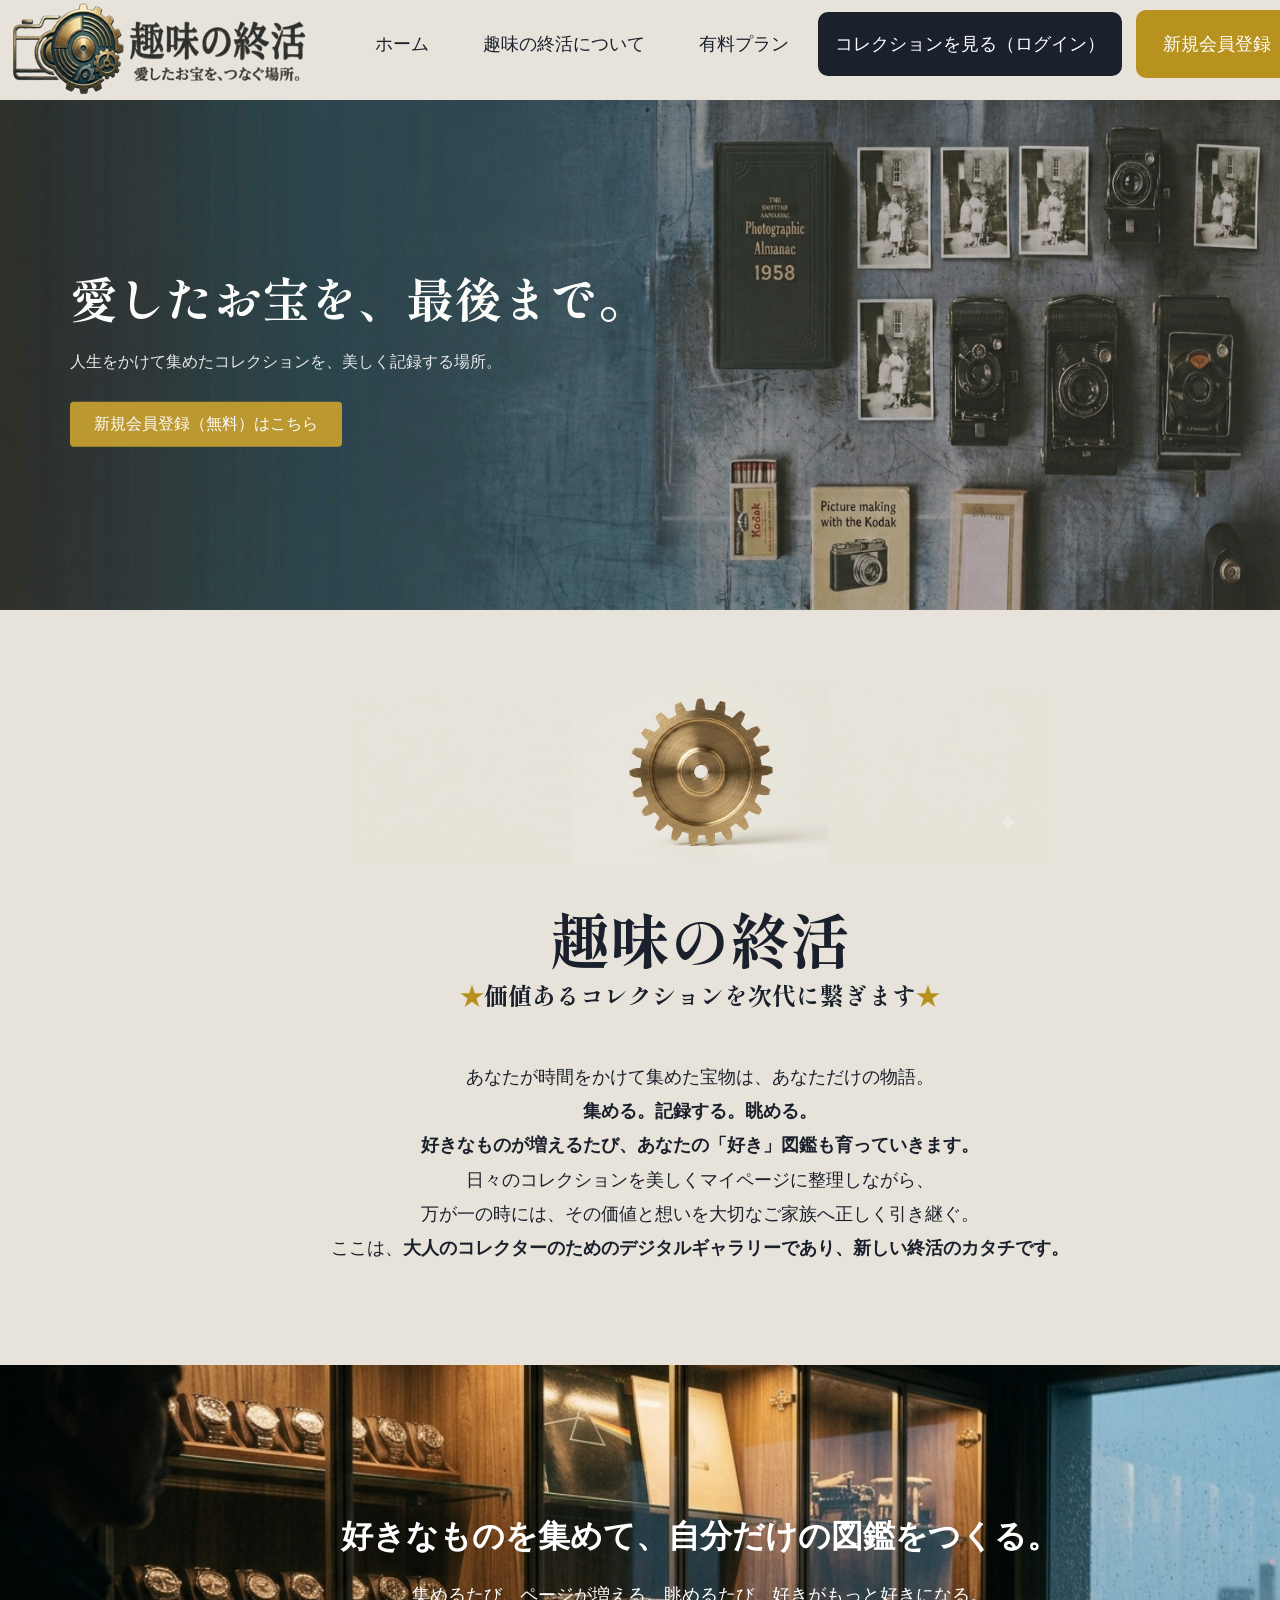
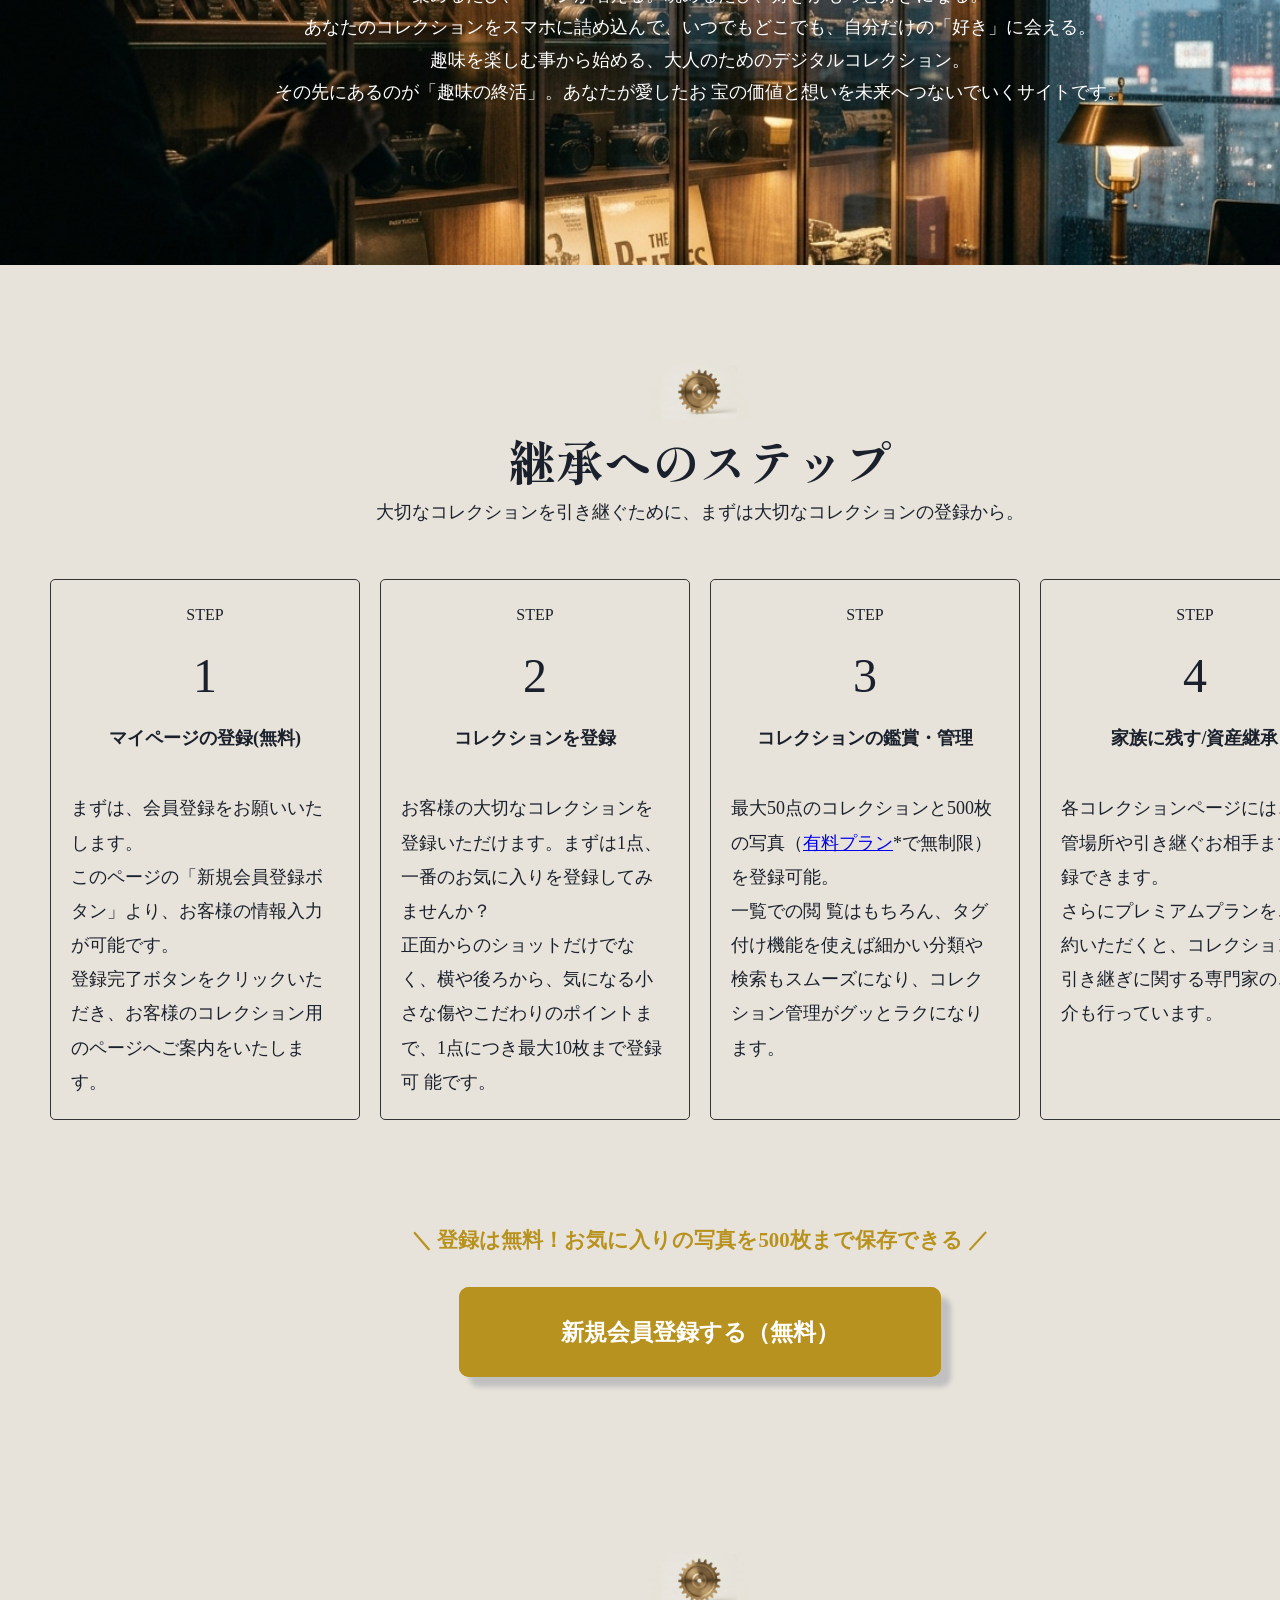
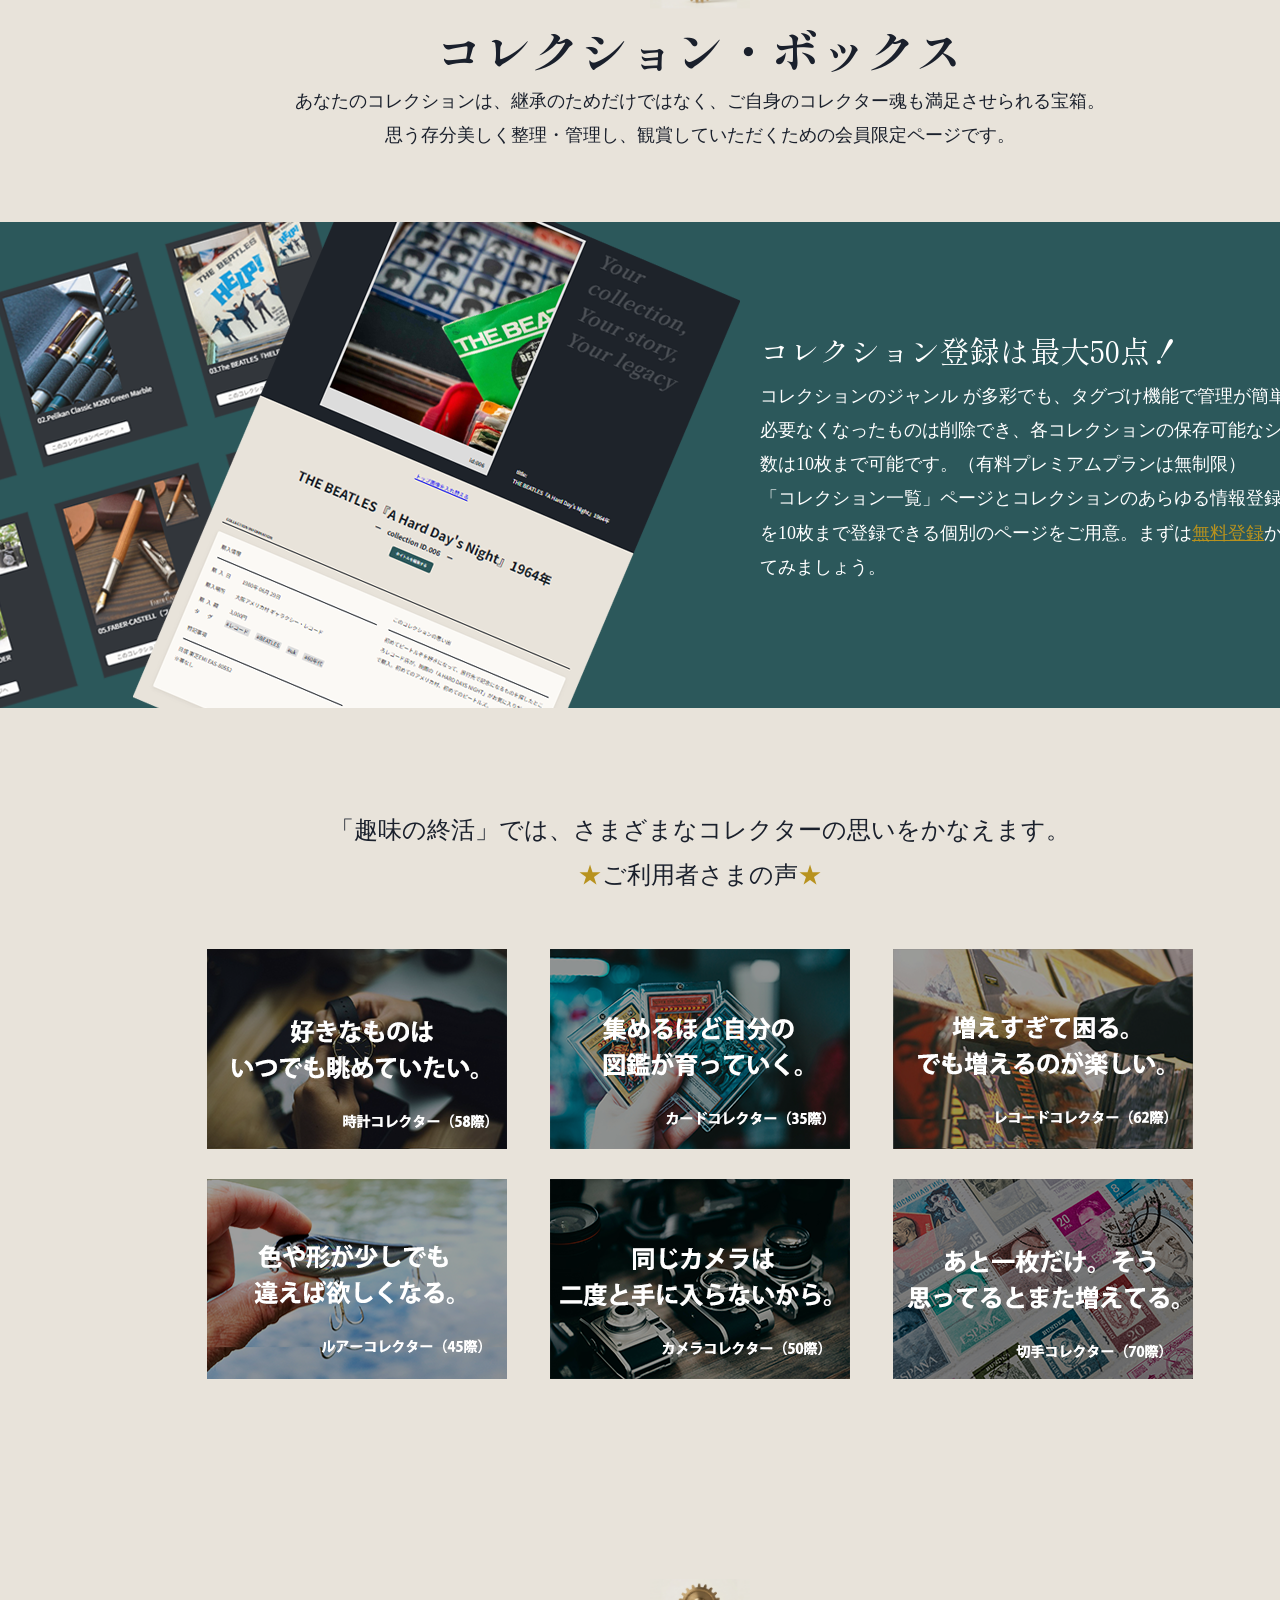
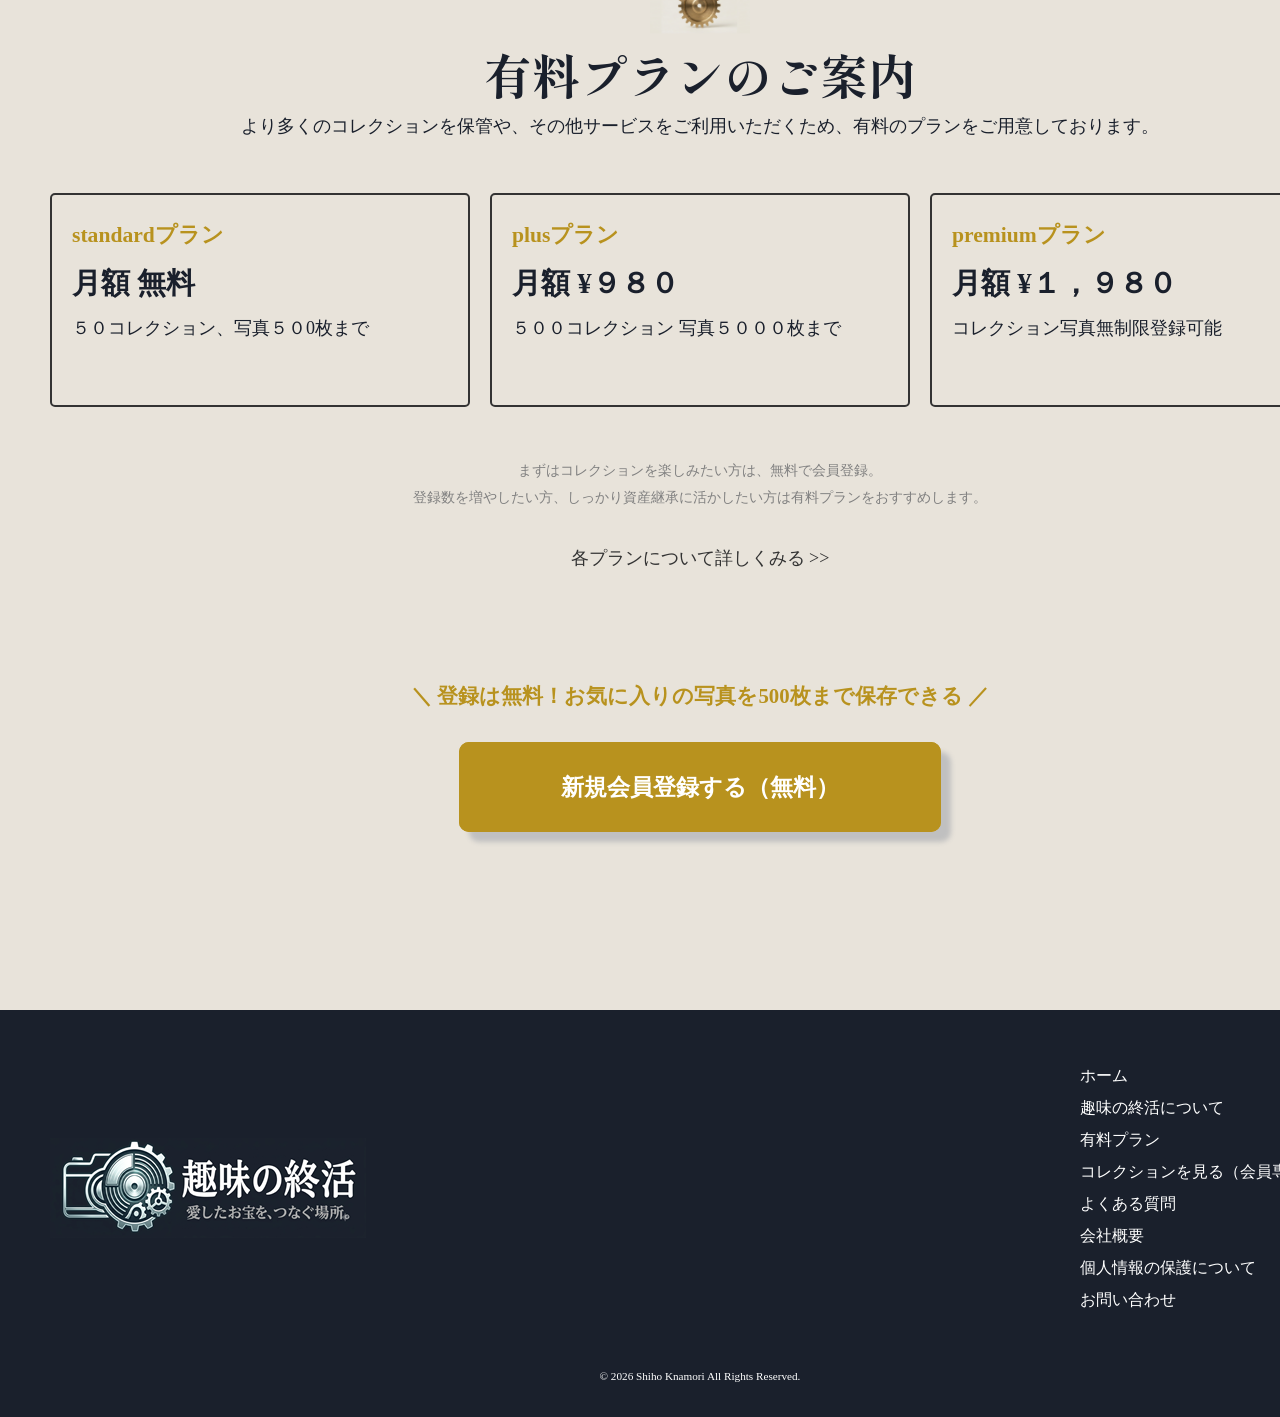
==== commit c715d0b0: "Add files via upload" ====
--- a/syuminosyuukatsu/index.html
+++ b/syuminosyuukatsu/index.html
@@ -1,223 +1,184 @@
 ﻿<!DOCTYPE html>
 <html lang="ja" dir="ltr">
-<html>
 <head>
-<title>趣味の終活｜大切なコレクションを美しく保管。趣味人のためのコレクション図鑑を次代に続く終活につなげます。</title>
-<link name="description" content="趣味の終活トップページです。日々のコレクションを美しくマイページに整理しながら、その価値と想いを大切なご家族へ正しく引き継ぐ。大人のコレクターのためのデジタルギャラリーであり、新しい終活のカタチです"
->
+<meta charset="UTF-8">
+<title>趣味の終活｜趣味人のためのコレクション図鑑を次代に続く終活につなげます。</title>
+<meta name="description" content="趣味の終活トップページです。日々のコレクションを美しくマイページに整理しながら、その価値と想いを大切なご家族へ正しく引き継ぐ。大人のコレクターのためのデジタルギャラリーであり、新しい終活のカタチです">
+<meta name="viewport" content="width=1400">
+
 <link rel="stylesheet" type="text/css" href="style.css">
 
-<!-- ★ここから追加（Google Fonts：Shippori Mincho） -->
-  <link rel="preconnect" href="https://fonts.googleapis.com">
-  <link rel="preconnect" href="https://fonts.gstatic.com" crossorigin>
-  <link href="https://fonts.googleapis.com/css2?family=Shippori+Mincho:wght@500;700&display=swap" rel="stylesheet">
-<!-- ★ここまで -->
-
+<!-- Google Fonts：Shippori Mincho -->
+<link rel="preconnect" href="https://fonts.googleapis.com">
+<link rel="preconnect" href="https://fonts.gstatic.com" crossorigin>
+<link href="https://fonts.googleapis.com/css2?family=Shippori+Mincho:wght@500;700&display=swap" rel="stylesheet">
+
+<!-- ★AOS CSS（アニメーション用） -->
+<link rel="stylesheet" href="https://unpkg.com/aos@next/dist/aos.css" />
 </head>
 
-
 <body>
-	<div id="wrapper">
+<div id="wrapper">
 <header>
 <nav>
-<p><img src="img/logo3.png"></p>
-<ul class="navigation">
-<li class="navigation_list"><a href="#">ホーム</a></li>
-<li class="navigation_list"><a href="#">趣味の終活について</a></li>
-<li class="navigation_list"><a href="option.html">有料プラン</a></li>
-<li class="login"><a href="collection/collection.html">コレクションを見る（ログイン）</a></li>
-<li class="new"><a href="#" >新規会員登録（無料）</a></li>
-<div class="clr"></div>
-</ul>
+			<p><img src="img/logo3.png" alt="趣味の終活"></p>
+				<ul class="navigation">
+						<li class="navigation_list"><a href="#">ホーム</a></li>
+						<li class="navigation_list"><a href="#">趣味の終活について</a></li>
+						<li class="navigation_list"><a href="option.html">有料プラン</a></li>
+						<li class="login"><a href="collection/collection.html">コレクションを見る（ログイン）</a></li>
+						<li class="new"><a href="#">新規会員登録（無料）</a></li>
+				<div class="clr"></div>
+				</ul>
 </nav>
 </header>
 
-
 <div class="hero-container">
-  <!-- ヒーロー画像 -->
-  <img src="img/hero-image.png" alt="コレクションボックス" class="hero-image">
-  
-  <!-- 画像の上に重ねるテキストエリア -->
-  <div class="hero-text">
-    <h2>愛したお宝を、最後まで。</h2>
-    <p>人生をかけて集めたコレクションを、美しく記録する場所。</p>
-    <a href="#" class="btn">新規会員登録（無料）はこちら</a>
-  </div>
-</div>
-
-
-<div class="setsumei">
-<p class="haguruma"><img src="img/haguruma.png" alt=""></p>
-<h1>趣味の終活<br><span class="h1_subtitle">価値あるコレクションを次代に繋ぎます</span></h1>
-<p>あなたが時間をかけて集めた宝物は、あなただけの物語。<br>
-<b>集める。記録する。眺める。<br>
-好きなものが増えるたび、あなたの「好き」図鑑も育っていきます。</b><br>
-日々のコレクションを美しくマイページに整理しながら、 <br>
-万が一の時には、その価値と想いを大切なご家族へ正しく引き継ぐ。<br>
-ここは、<b>大人のコレクターのためのデジタルギャラリーであり、新しい終活のカタチです。</b></p>
-</div>
-
-
-<section class="art01">
-
-<!--<p class="box_left"><img src="arrt_01.png" alt=""></p>-->
-
-<div class="box_right">
-			<!--<h2>大切なあなたのコレクション。その価値、ずっと守れますか？</h2>
-			<p>「自分には価値がわかるけれど、家族にはただの遺品になってしまうかもしれない……」 <br>
-「万が一の時、適正な価値で引き継いでもらえるだろうか」 <br>
-趣味の終活は、そんなコレクターの不安を解消し、<br>あなたが愛したお宝の価値と想いを未来へ確実に届けるためのサービスです。</p>-->
-			<h2>好きなものを集めて、自分だけの図鑑をつくる。</h2>
-			<p>集めるたび、ページが増える。眺めるたび、好きがもっと好きになる。<br>
-あなたのコレクションをスマホに詰め込んで、いつでもどこでも、自分だけの「好き」に会える。 <br>
-趣味を楽しむ事から始める、大人のためのデジタルコレクション。<br>その先にあるのが「趣味の終活」。あなたが愛したお宝の価値と想いを未来へつないでいくサイトです。</p>
-
-</div>
-<div class="clr"></div>
-</section>
-
-<p class="h2_icon"><img src="img/h2_icon.png" alt=""></p>
+<!-- ヒーロー画像 -->
+				<img src="img/hero-image.png" alt="コレクションボックス" class="hero-image">
+
+<!-- 画像の上に重ねるテキストエリア -->
+				<div class="hero-text">
+				<h2>愛したお宝を、最後まで。</h2>
+				<p>人生をかけて集めたコレクションを、美しく記録する場所。</p>
+				<a href="#" class="btn">新規会員登録（無料）はこちら</a>
+				</div>
+</div>
+
+<div class="setsumei" data-aos="fade-up">
+					<p class="haguruma"><img src="img/haguruma.png" alt="歯車の画像"></p>
+		<h1>趣味の終活<br><span class="h1_subtitle">価値あるコレクションを次代に繋ぎます</span></h1>
+					<p>あなたが時間をかけて集めた宝物は、あなただけの物語。<br>
+					<b>集める。記録する。眺める。<br>
+					好きなものが増えるたび、あなたの「好き」図鑑も育っていきます。</b><br>
+					日々のコレクションを美しくマイページに整理しながら、 <br>
+					万が一の時には、その価値と想いを大切なご家族へ正しく引き継ぐ。<br>
+					ここは、<b>大人のコレクターのためのデジタルギャラリーであり、新しい終活のカタチです。</b></p>
+</div>
+
+<section class="art01" data-aos="fade-up">
+			<div class="box_right">
+					<h2>好きなものを集めて、自分だけの図鑑をつくる。</h2>
+					<p>集めるたび、ページが増える。眺めるたび、好きがもっと好きになる。<br>
+					あなたのコレクションをスマホに詰め込んで、いつでもどこでも、自分だけの「好き」に会える。 <br>
+					趣味を楽しむ事から始める、大人のためのデジタルコレクション。<br>その先にあるのが「趣味の終活」。あなたが愛したお					宝の価値と想いを未来へつないでいくサイトです。</p>
+		</div>
+		<div class="clr"></div>
+</section>
+
+<p class="h2_icon"><img src="img/h2_icon.png" alt="歯車の画像"></p>
 <h2 class="h2_step">継承へのステップ</h2>
 <p class="art03_read">大切なコレクションを引き継ぐために、まずは大切なコレクションの登録から。</p>
+
 <section class="art02">
-<div class="art02">
-<div class="box01">
-<p class="step">	STEP</p>
-<p class="count">1</p>
-<p class="box01_title">マイページの登録(無料)</p>
-<p>まずは、会員登録をお願いいたします。<br>
-このページの「新規会員登録ボタン」より、お客様の情報入力が可能です。<br>
-登録完了ボタンをクリックいただき、お客様のコレクション用のページへご案内をいたします。</p>
-</div>
-<div class="box01">
-<p class="step">	STEP</p>
-<p class="count">2</p>
-<p class="box01_title">コレクションを登録</p>
-<p>お客様の大切なコレクションを登録いただけます。まずは1点、一番のお気に入りを登録してみませんか？ <br>
-正面からのショットだけでなく、横や後ろから、気になる小さな傷やこだわりのポイントまで、1点につき最大10枚まで登録可能です。</p>
-</div>
-<div class="box01">
-<p class="step">	STEP</p>
-<p class="count">3</p>
-<p class="box01_title">コレクションの鑑賞・管理</p>
-<p>最大50点のコレクションと500枚の写真（<a href="option.html">有料プラン</a>*で無制限）を登録可能。<br>一覧での閲覧はもちろん、タグ付け機能を使えば細かい分類や検索もスムーズになり、コレクション管理がグッとラクになります。</p>
-</div>
-<div class="box01">
-<p class="step">	STEP</p>
-<p class="count">4</p>
-<p class="box01_title">家族に残す/資産継承</p>
-<p>各コレクションページには、保管場所や引き継ぐお相手まで記録できます。 <br>
-さらにプレミアムプランをご契約いただくと、コレクションの引き継ぎに関する専門家のご紹介も行っています。
-</p>
-</div>
-
-</div>
-</section>
-
-<section class="cta">
+		<div class="box01" data-aos="fade-up" data-aos-delay="0">
+				<p class="step">STEP</p>
+				<p class="count">1</p>
+				<p class="box01_title">マイページの登録(無料)</p>
+				<p>まずは、会員登録をお願いいたします。<br>
+				このページの「新規会員登録ボタン」より、お客様の情報入力が可能です。<br>
+				登録完了ボタンをクリックいただき、お客様のコレクション用のページへご案内をいたします。</p>
+		</div>
+				<div class="box01" data-aos="fade-up" data-aos-delay="150">
+				<p class="step">STEP</p>
+				<p class="count">2</p>
+				<p class="box01_title">コレクションを登録</p>
+				<p>お客様の大切なコレクションを登録いただけます。まずは1点、一番のお気に入りを登録してみませんか？ <br>
+				正面からのショットだけでなく、横や後ろから、気になる小さな傷やこだわりのポイントまで、1点につき最大10枚まで登録可				能です。</p>
+		</div>
+		<div class="box01" data-aos="fade-up" data-aos-delay="300">
+				<p class="step">STEP</p>
+				<p class="count">3</p>
+				<p class="box01_title">コレクションの鑑賞・管理</p>
+				<p>最大50点のコレクションと500枚の写真（<a href="option.html">有料プラン</a>*で無制限）を登録可能。<br>一覧での閲					覧はもちろん、タグ付け機能を使えば細かい分類や検索もスムーズになり、コレクション管理がグッとラクになります。</p>
+		</div>
+		<div class="box01" data-aos="fade-up" data-aos-delay="450">
+				<p class="step">STEP</p>
+				<p class="count">4</p>
+				<p class="box01_title">家族に残す/資産継承</p>
+				<p>各コレクションページには、保管場所や引き継ぐお相手まで記録できます。 <br>
+				さらにプレミアムプランをご契約いただくと、コレクションの引き継ぎに関する専門家のご紹介も行っています。</p>
+		</div>
+</section>
+
+<section class="cta" data-aos="fade-up">
 <p class="cta_text">登録は無料！お気に入りの写真を500枚まで保存できる</p>
 <p><a href="#">新規会員登録する（無料）</a></p>
 </section>
 
-
-
-
-
-<p class="h2_icon"><img src="img/h2_icon.png" alt=""></p>
-<section class="art03">
-	<h2 class="h2_step">コレクション・ボックス</h2>
-			<p class="art03_read">あなたのコレクションは、継承のためだけではなく、ご自身のコレクター魂も
-			満足させられる宝箱。<br>思う存分美しく整理・管理し、観賞していただくための会員限定ページです。</p>
+<p class="h2_icon"><img src="img/h2_icon.png" alt="歯車の画像"></p>
+
+<section class="art03" data-aos="fade-up">
+		<h2 class="h2_step">コレクション・ボックス</h2>
+		<p class="art03_read">あなたのコレクションは、継承のためだけではなく、ご自身のコレクター魂も満足させられる宝箱。<br>思う存分美しく整理・管理し、観賞していただくための会員限定ページです。</p>
 
 <div class="art03_box">
-			<p class="art03_gazo"><img src="img/ichran.png" alt=""></p>
-			<p class="art03_text"><span class="art03_text_title">コレクション登録は最大50点！</span><br>コレクションの
-			ジャンルが多彩でも、タグづけ機能で管理が簡単。<br>必要なくなったものは削除でき、各コレクションの
-			保存可能なショット数は10枚まで可能です。（有料プレミアムプランは無制限）<br>「コレクション一覧」
-			ページとコレクションのあらゆる情報登録と写真を10枚まで登録できる個別のページをご用意。まずは<a href="#" class="cta-link">無料登録</a>から始めてみましょう。</p>
-</div><!--art03_box-->
-
-
-
-				<p class="art03_box_under_read">「趣味の終活」では、さまざまなコレクターの思いをかなえます。<br>
+		<p class="art03_gazo"><img src="img/ichran.png" alt="コレクションページの画像"></p>
+		<p class="art03_text"><span class="art03_text_title">コレクション登録は最大50点！</span><br>コレクションのジャンル			が多彩でも、タグづけ機能で管理が簡単。<br>必要なくなったものは削除でき、各コレクションの保存可能なショット数は10枚まで可能です。（有料プレミアムプランは無制限）<br>「コレクション一覧」ページとコレクションのあらゆる情報登録と写真を10枚まで登録できる個別のページをご用意。まずは<a href="#" class="cta-link">無料登録</a>から始めてみましょう。</p>
+</div>
+
+<p class="art03_box_under_read">「趣味の終活」では、さまざまなコレクターの思いをかなえます。<br>
 <span class="use-voice">ご利用者さまの声</span></p>
 
-
-
-<div class="art03_box_under">
-		<div class="art03_box_under_box">
-		<p class="art03_gazo_under"><img src="img/user01.png" alt="腕時計コレクター"></p>
-		</div>
-
-		<div class="art03_box_under_box">
-		<p class="art03_gazo_under"><img src="img/user02.png" alt="カードコレクター"></p>
-		</div>
-
-		<div class="art03_box_under_box">
-		<p class="art03_gazo_under"><img src="img/user03.png" alt="レコードコレクター"></p>
-		 </div>
-
-		<div class="art03_box_under_box">
-		<p class="art03_gazo_under"><img src="img/user04.png" alt="腕時計コレクター"></p>
-		</div>
-
-		<div class="art03_box_under_box">
-		<p class="art03_gazo_under"><img src="img/user05.png" alt="カードコレクター"></p>
-		</div>
-
-		<div class="art03_box_under_box">
-		<p class="art03_gazo_under"><img src="img/user06.png" alt="レコードコレクター"></p>
-		 </div>
-</div><!--art03_box_under-->
-</section>
-
-
-
-
-<section>
-<p class="h2_icon"><img src="img/h2_icon.png" alt=""></p>
-		<h2 class="h2_step">有料プランのご案内</h2>
+			<div class="art03_box_under">
+			<div class="art03_box_under_box" data-aos="fade-up" data-aos-delay="0">
+			<p class="art03_gazo_under"><img src="img/user01.png" alt="腕時計コレクター"></p>
+			</div>
+			<div class="art03_box_under_box" data-aos="fade-up" data-aos-delay="100">
+			<p class="art03_gazo_under"><img src="img/user02.png" alt="カードコレクター"></p>
+			</div>
+			<div class="art03_box_under_box" data-aos="fade-up" data-aos-delay="200">
+			<p class="art03_gazo_under"><img src="img/user03.png" alt="レコードコレクター"></p>
+			</div>
+			<div class="art03_box_under_box" data-aos="fade-up" data-aos-delay="300">
+			<p class="art03_gazo_under"><img src="img/user04.png" alt="腕時計コレクター"></p>
+			</div>
+			<div class="art03_box_under_box" data-aos="fade-up" data-aos-delay="400">
+			<p class="art03_gazo_under"><img src="img/user05.png" alt="カードコレクター"></p>
+			</div>
+			<div class="art03_box_under_box" data-aos="fade-up" data-aos-delay="500">
+			<p class="art03_gazo_under"><img src="img/user06.png" alt="レコードコレクター"></p>
+			</div>
+			</div>
+</section>
+
+<section data-aos="fade-up">
+<p class="h2_icon"><img src="img/h2_icon.png" alt="歯車の画像"></p>
+<h2 class="h2_step">有料プランのご案内</h2>
 <p class="art03_read">より多くのコレクションを保管や、その他サービスをご利用いただくため、有料のプランをご用意しております。</p>
+
 <div class="option">
-		<div class="option_box">
-				<p><span class="option_box_title02">standardプラン</span> <br>
-
-<span class="option_box_title03">月額　無　料</span><br>
-
-５０コレクション、写真５００枚まで</p>
-				</div>
-
-				<div class="option_box">
-				<p><span class="option_box_title02">plusプラン</span><br>
-
-<span class="option_box_title03">月額　&yen;９８０</span><br>
-
-５００コレクション　写真５０００枚まで</p>
-				</div>
-
-				<div class="option_box">
-				<p><span class="option_box_title02">premiumプラン</span><br>
-
-<span class="option_box_title03">月額　&yen;１，９８０</span><br>
-
+<div class="option_box" data-aos="fade-up" data-aos-delay="0">
+<p><span class="option_box_title02">standardプラン</span> <br>
+<span class="option_box_title03">月額 無料</span><br>
+５０コレクション、写真５０0枚まで</p>
+</div>
+<div class="option_box" data-aos="fade-up" data-aos-delay="150">
+<p><span class="option_box_title02">plusプラン</span><br>
+<span class="option_box_title03">月額 &yen;９８０</span><br>
+５００コレクション 写真５０００枚まで</p>
+</div>
+<div class="option_box" data-aos="fade-up" data-aos-delay="300">
+<p><span class="option_box_title02">premiumプラン</span><br>
+<span class="option_box_title03">月額 &yen;１，９８０</span><br>
 コレクション写真無制限登録可能</p>
-				</div>
-</div><!--option-->
- <p class="option_more">まずはコレクションを楽しみたい方は、無料で会員登録。<br>
-登録数を増やしたい方、しっかり資産継承に活かしたい方は有料プランをおすすめします。 <br>
-</p>		
-<p class="link_more"><a href="option.html">各プランについて詳しくみる >></a></p>
-</section>
-
-
-<section class="cta">
+</div>
+</div>
+
+<p class="option_more">まずはコレクションを楽しみたい方は、無料で会員登録。<br>
+登録数を増やしたい方、しっかり資産継承に活かしたい方は有料プランをおすすめします。<br>
+</p> 
+<p class="link_more"><a href="option.html">各プランについて詳しくみる &gt;&gt;</a></p>
+</section>
+
+<section class="cta" data-aos="fade-up">
 <p class="cta_text">登録は無料！お気に入りの写真を500枚まで保存できる</p>
 <p><a href="#">新規会員登録する（無料）</a></p>
 </section>
 
 <footer>
 <div class="foot_box">
-<div class="footer_logo"><img src="img/footer_logo3.png" alt="logo"></div>
+<div class="footer_logo"><img src="img/footer_logo3.png" alt="ロゴ"></div>
 <ul>
 <li><a href="#">ホーム</a></li>
 <li><a href="#">趣味の終活について</a></li>
@@ -229,8 +190,19 @@
 <li><a href="#">お問い合わせ</a></li>
 </ul>
 </div>
+<p class="copy">&copy; 2026 Shiho Knamori All Rights Reserved.</p>
 </footer>
 
-</div><!--#wrapper-->
+</div><!-- #wrapper -->
+
+<!-- ★AOS JS（アニメーション用） -->
+<script src="https://unpkg.com/aos@next/dist/aos.js"></script>
+<script>
+AOS.init({
+duration: 600,   // 0.6秒かけて表示
+easing: 'ease-out', // アーバンホーム風のすっきりした動き
+once: true       // スクロールで1回だけ表示
+});
+</script>
 </body>
 </html>
--- a/syuminosyuukatsu/style.css
+++ b/syuminosyuukatsu/style.css
@@ -11,11 +11,12 @@
 body{
 background-color:#E8E3DA;
 color:#1A202C;
+min-width: 1400px;
 }
 
 
 #wrapper{
- max-width:1400px; 
+max-width:1400px; 
 margin:0 auto ; 
 }
 
@@ -49,58 +50,56 @@
 /*--ヒーロー画像部分--------*/
 
 /* 親要素：基準位置に設定 */
-.hero-container {
+.hero-container{
 clear:both;
-  position: relative;
-  width: 100%;
-  max-width: 1440px; /* 必要に応じて調整 */
-  margin: 0 auto;
-  font-size: 1rem;
-  
-  opacity: 0.9;
+position:relative;
+width:100%;
+max-width:1440px;
+margin:0 auto;
+font-size:1rem;
+opacity:0.9;
 }
 
 /* 画像：レスポンシブ対応 */
-.hero-image {
-  width: 100%;
-  height: auto;
-  display: block;
-/*margin-top:50px;*/
+.hero-image{
+width:100%;
+height:auto;
+display:block;
 }
 
 /* 子要素（テキストエリア）：絶対配置で上に重ねる */
 .hero-text {
-  position: absolute;
-  top: 50%;                 /* 上から50%の位置 */
-  left: 5%;                 /* 左から5%の位置（左側に寄せる） */
-  transform: translateY(-50%); /* 垂直方向の中央揃え */
-  color: #ffffff;           /* テキスト色（白） */
-  max-width: 45%;           /* 画像の左側に収まるよう幅を制限 */
-  z-index: 10;              /* 画像より前に表示 */
+position: absolute;
+top:50%;/* 上から50%の位置 */
+left:5%;/* 左から5%の位置（左側に寄せる） */
+transform:translateY(-50%);/* 垂直方向の中央揃え */
+color:#ffffff;/* テキスト色（白） */
+max-width:45%;/* 画像の左側に収まるよう幅を制限 */
+z-index:10;/* 画像より前に表示 */
 }
 
 /* テキストのスタイリング例 */
 .hero-text h2 {
-font-family: "Shippori Mincho", "游明朝", "YuMincho", "Hiragino Mincho ProN", serif;
-  font-size: 3rem;
-  margin-bottom: 1rem;
-  line-height: 1.4;
-}
-
-.hero-text p {
-  font-size: 1rem;
-  margin-bottom: 1.5rem;
-  opacity: 0.9;
-  color:#fff;
-}
-
-.btn {
-  display: inline-block;
-  padding: 12px 24px;
-  background-color: #B8921E; /* 高級感のあるシックなブラウン/ゴールド */
-  color: #fff;
-  text-decoration: none;
-  border-radius: 4px;
+font-family:"Shippori Mincho", "游明朝", "YuMincho", "Hiragino Mincho ProN", serif;
+font-size:3rem;
+margin-bottom:1rem;
+line-height:1.4;
+}
+
+.hero-text p{
+font-size:1rem;
+margin-bottom:1.5rem;
+opacity:0.9;
+color:#fff;
+}
+
+.btn{
+display:inline-block;
+padding:12px 24px;
+background-color:#B8921E;
+color:#fff;
+text-decoration:none;
+border-radius:4px;
 }
 
 
@@ -113,7 +112,6 @@
 nav .navigation{
 width:auto;
 float:left;
-/*margin-left:350px;*/
 margin-top:10px;
 margin-bottom:10px;
 }
@@ -191,7 +189,6 @@
 font-weight:700;
 margin:30px 0 50px 0;
 display: inline-block;
-/*border-bottom:solid 5px #006400 ;*/
 }
 
 h1 .h1_subtitle::before{
@@ -220,32 +217,30 @@
 
 /*--セクション01画像部分--------*/
 
-section.art01 {
-  position: relative; /* 子要素の位置の基準にする */
-  width: 100%;
-  max-width: 1440px;
-  height: 500px; /* 高さをしっかり決める */
-  margin: 0 auto;
-  
-  /* 背景画像 */
-  background-image: url("img/arrt_01.png");
-  background-size: cover;
-  background-position: center;
+section.art01{
+position:relative;
+width:100%;
+max-width:1440px;
+height:500px;
+margin:0 auto;
+
+background-image:url("img/arrt_01.png");
+background-size:cover;
+background-position:center;
 }
 
 /* 子要素：文字が入った箱 */
-.box_right {
-  position: absolute;
-  top: 150px; /* ★上からどれくらい下げるか（手動で調整） */
-  left: 0;
-  right: 0;
-  width: 90%; /* 箱の幅を決める */
-  margin: 0 auto; /* ★箱自体を左右の中央に置く（定番のやつ！） */
-  
-  text-align: center; /* 文字を真ん中揃え */
-}
-
-/* 文字の装飾 */
+.box_right{
+position:absolute;
+top:150px;
+left:0;
+right:0;
+width:90%;
+margin:0 auto;
+text-align:center;
+}
+
+
 .box_right h2 {
 color: #ffffff;
 font-size: 32px;
@@ -272,7 +267,7 @@
 width:100px;
 }
 .h2_step{
-font-family: "Shippori Mincho", "游明朝", "YuMincho", "Hiragino Mincho ProN", serif;
+font-family:"Shippori Mincho", "游明朝", "YuMincho", "Hiragino Mincho ProN", serif;
 text-align:center;
 font-size:300%;
 }
@@ -315,13 +310,12 @@
 display:flex;
 gap:20px;
 background-color:#2C585B;
-
 }
 
 .art03_read{
-  text-align:center;
-
-}
+text-align:center;
+}
+
 .art03_box{
 margin-top:70px;
 margin-bottom:100px;
@@ -365,11 +359,12 @@
 
 
 .art03_box_under{
-display:flex;
-justify-content:center;
-flex-wrap:wrap;
+display:grid;
+grid-template-columns:1fr 1fr 1fr;
+justify-items:center;
+max-width:1000px;
 gap:30px;
-margin:0 50px;
+margin:0 auto;
 margin-bottom:200px;
 }
 
@@ -452,7 +447,7 @@
 margin-top:30px;
 }
 
-.link_more a:link, .link_more a:visited {
+.link_more a:link, .link_more a:visited{
 text-decoration: none;
 color: #333;
 }
@@ -486,10 +481,11 @@
 height:auto;
 overflow:hidden;
 }
+
 .foot_box{
-display: flex;
-justify-content: space-between; /* 2つの要素を両端（左右）に配置 */
-  align-items: center; /* 垂直方向の中央揃え（必要に応じて） */
+display:flex;
+justify-content:space-between; /* 2つの要素を両端（左右）に配置 */
+align-items:center; /* 垂直方向の中央揃え（必要に応じて） */
 }
 
 .foot_box ul{
@@ -514,6 +510,15 @@
 }
 
 
+.copy{
+font-size:70%;
+color:#fff;
+text-align:center;
+padding-bottom:30px;
+}
+
+
+
 
 /*-------------------------------------------------
 ★コレクションページ一覧 collection/index.html★
@@ -523,11 +528,10 @@
 
 
 .grid-container {
-  display: grid;     /* 1. 列（横方向）の数を指定（1fr = 均等分割の単位） */
-  grid-template-columns: 1fr 1fr 1fr; 					/* 2. マス目同士の隙間を設定 */
-  gap:100px 20px; 
-justify-items: center;
-
+display:grid;
+grid-template-columns:1fr 1fr 1fr;
+gap:100px 0; 
+justify-items:center;
 }
 
 .grid_content{
@@ -546,25 +550,24 @@
 .grid_content{
 width:400px;
 height:500px;
-/*border:1px solid #333;*/
 background-color:#1E232A;
 
 }
 
 /* カードの位置基準を設定 */
-.grid_content {
-  position: relative; /* 透明なリンク枠の基準にする */
+.grid_content{
+position:relative; /* 透明なリンク枠の基準にする */
 }
 
 /* リンクをカード全体に広げる */
 .grid_content .more a::before {
-  content: "";
-  position: absolute;
-  top: 0;
-  left: 0;
-  width: 100%;
-  height: 100%;
-  z-index: 1; /* カード全体を覆う */
+content:"";
+position:absolute;
+top:0;
+left:0;
+width:100%;
+height:100%;
+z-index:1; /* カード全体を覆う */
 }
 
 
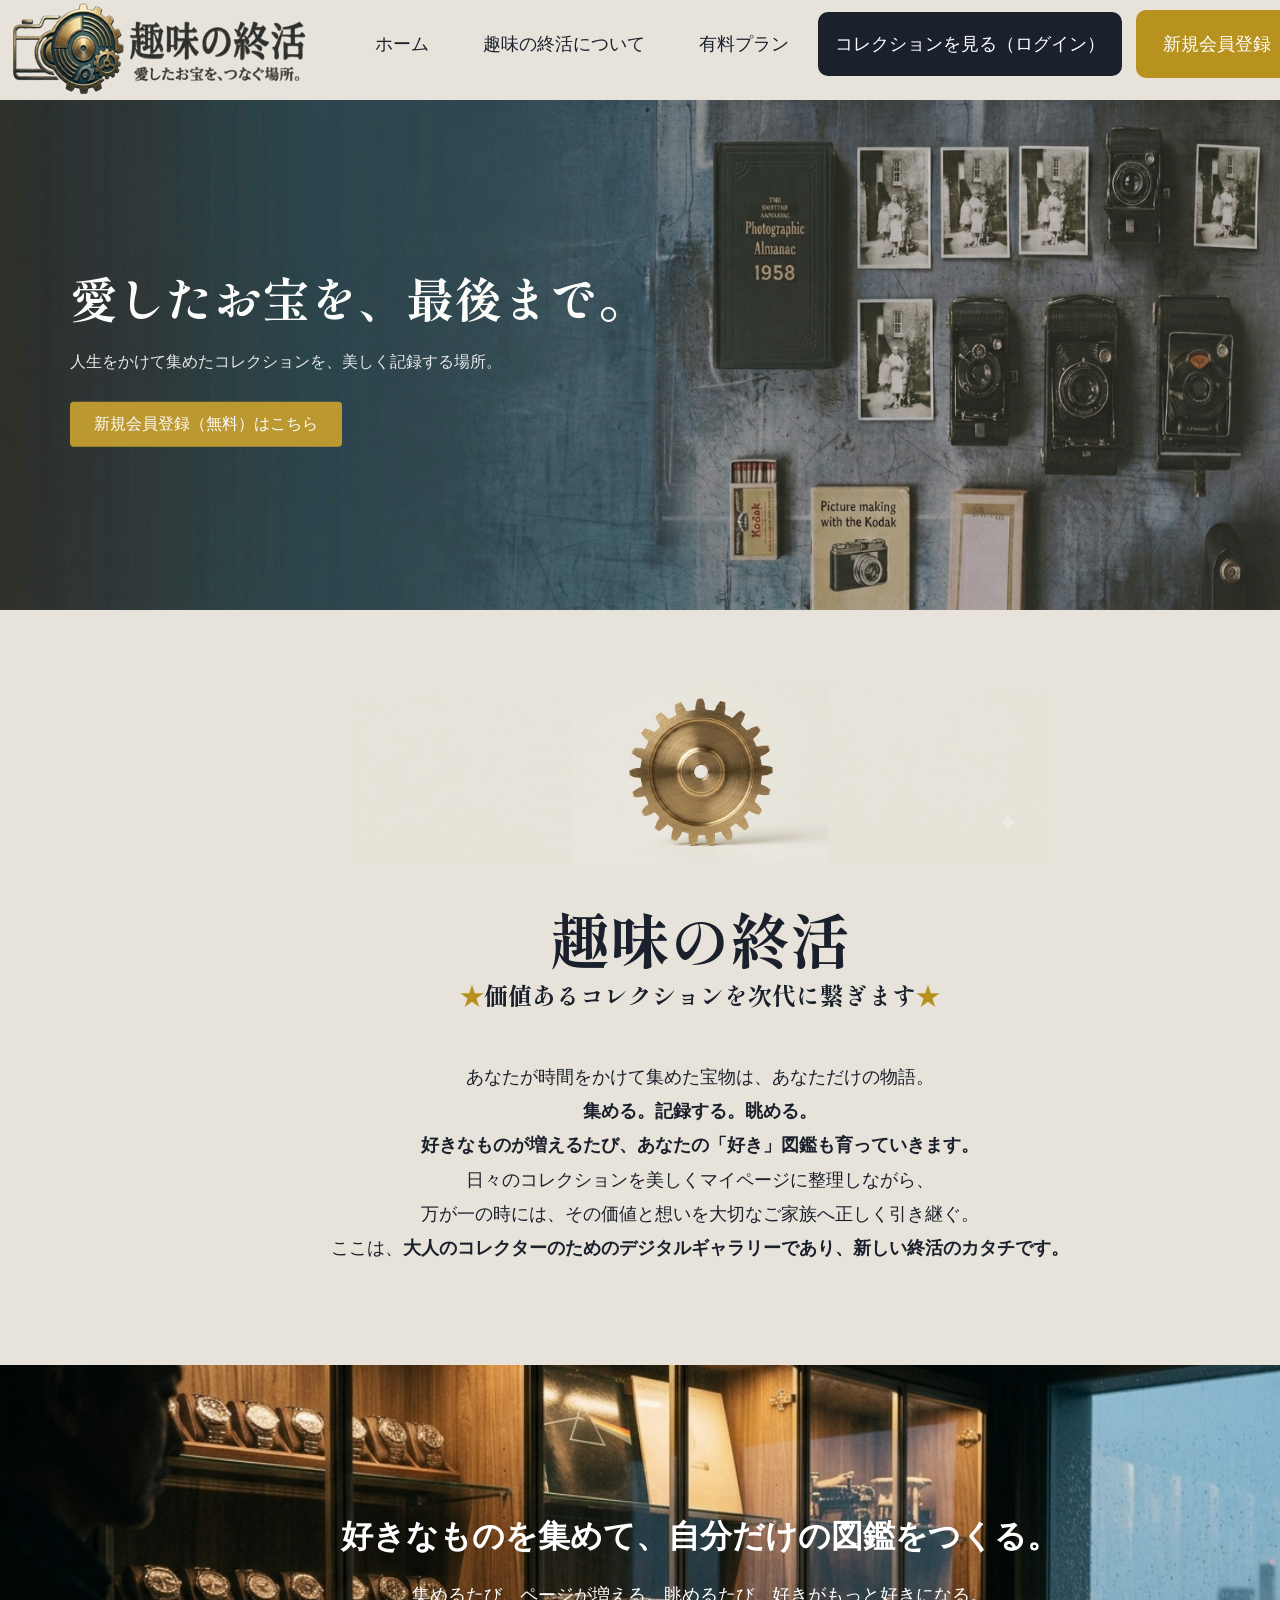
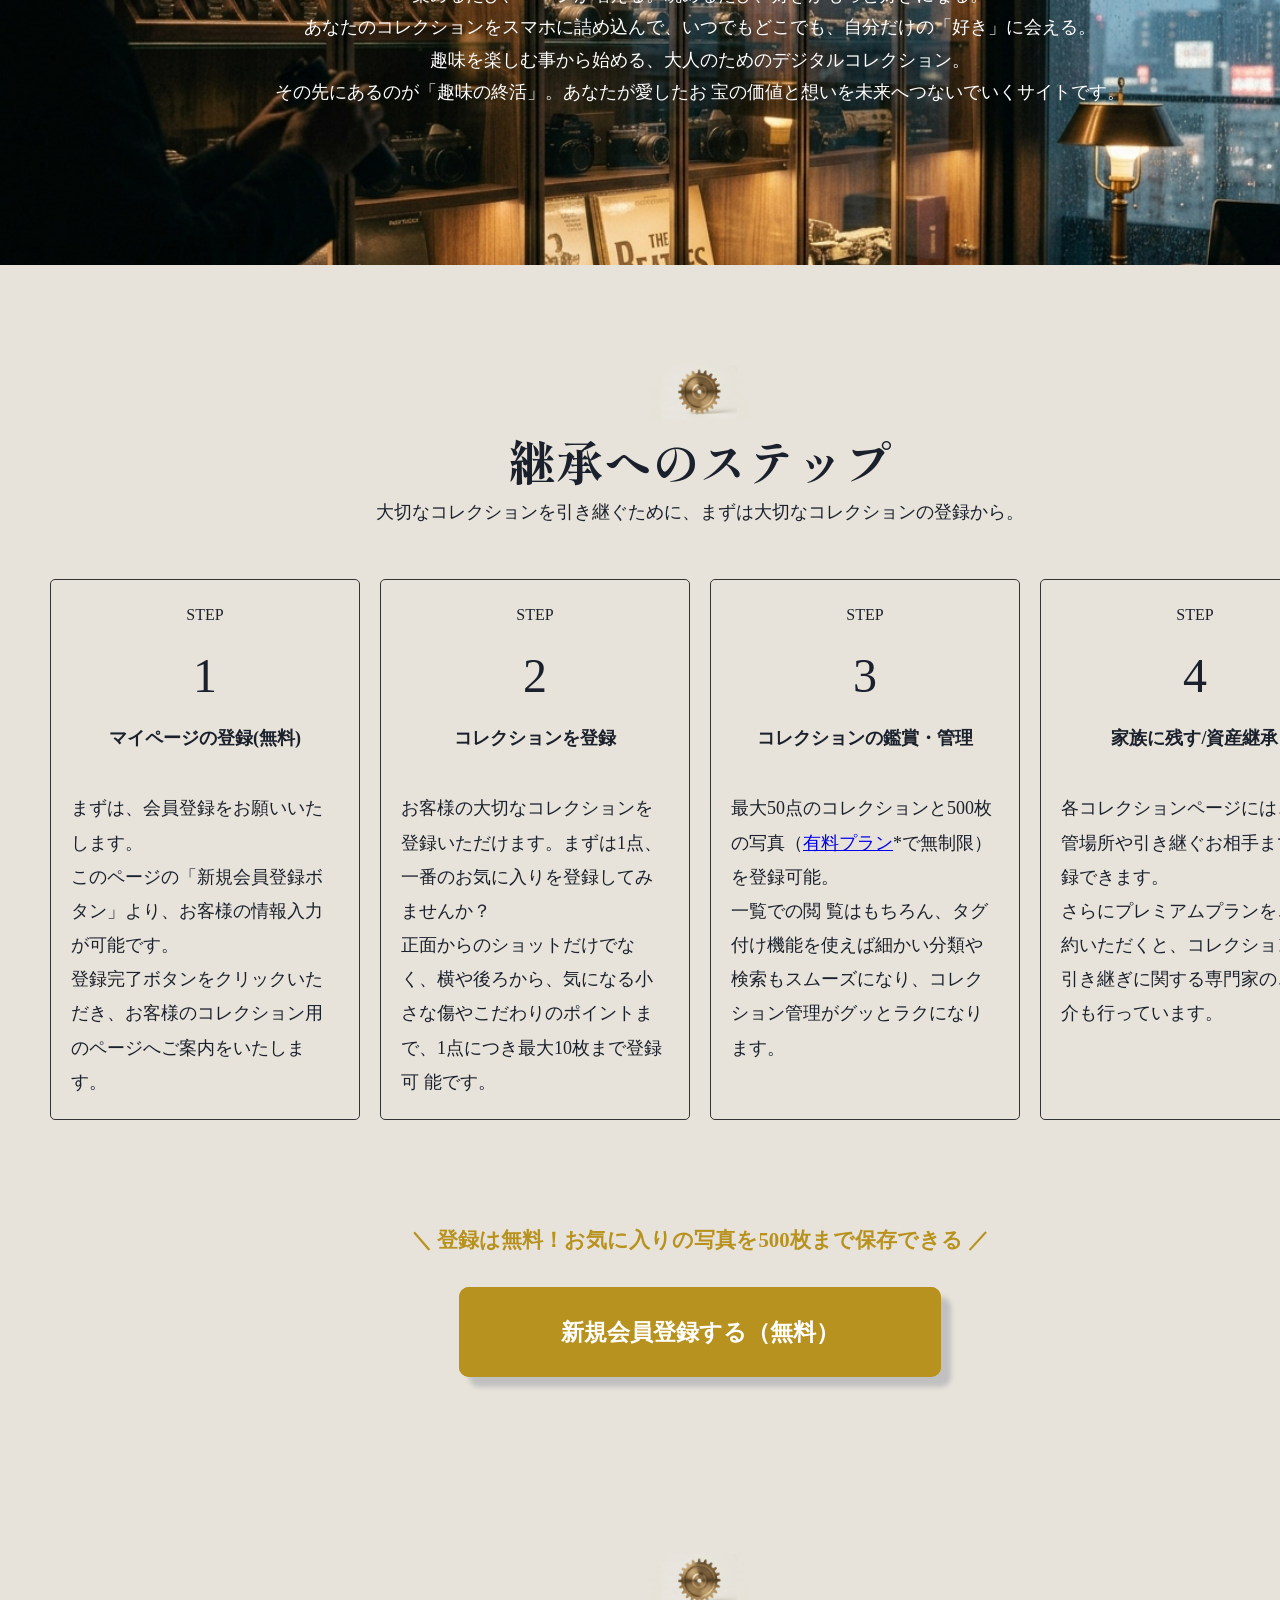
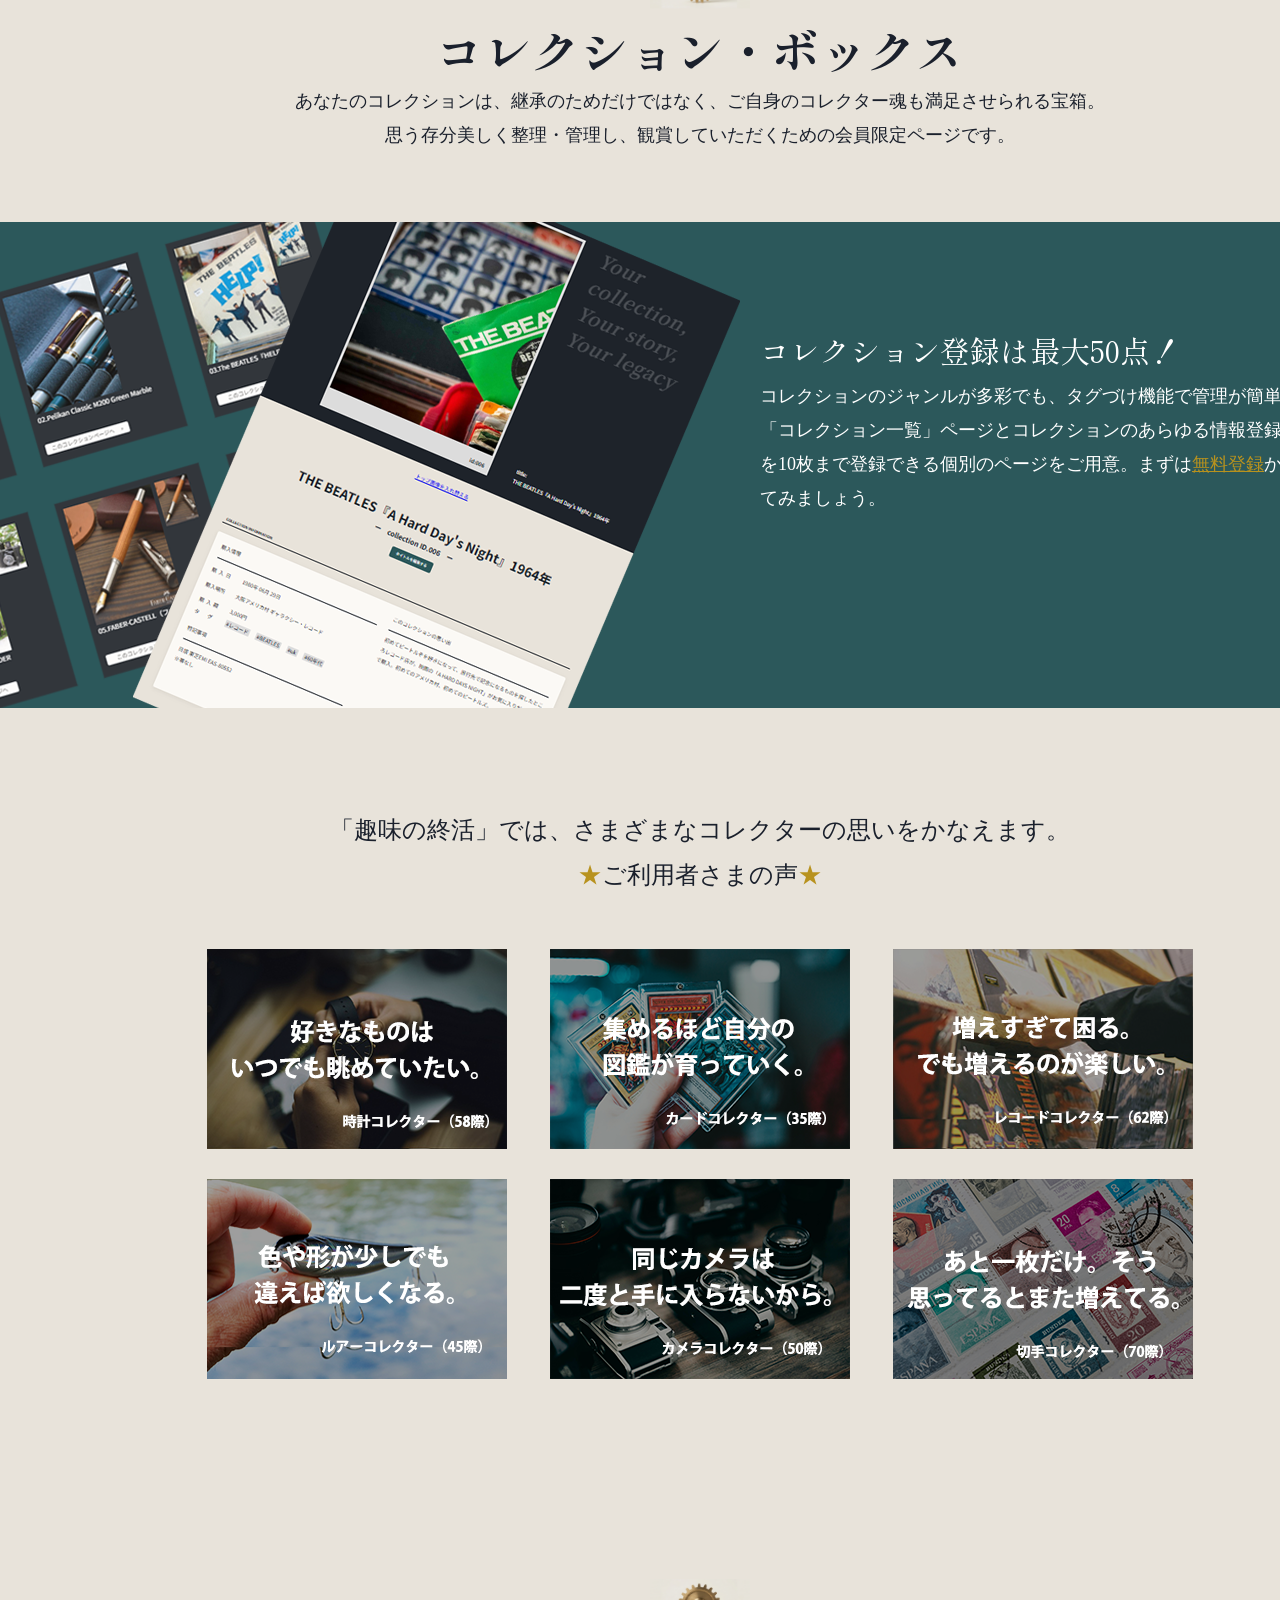
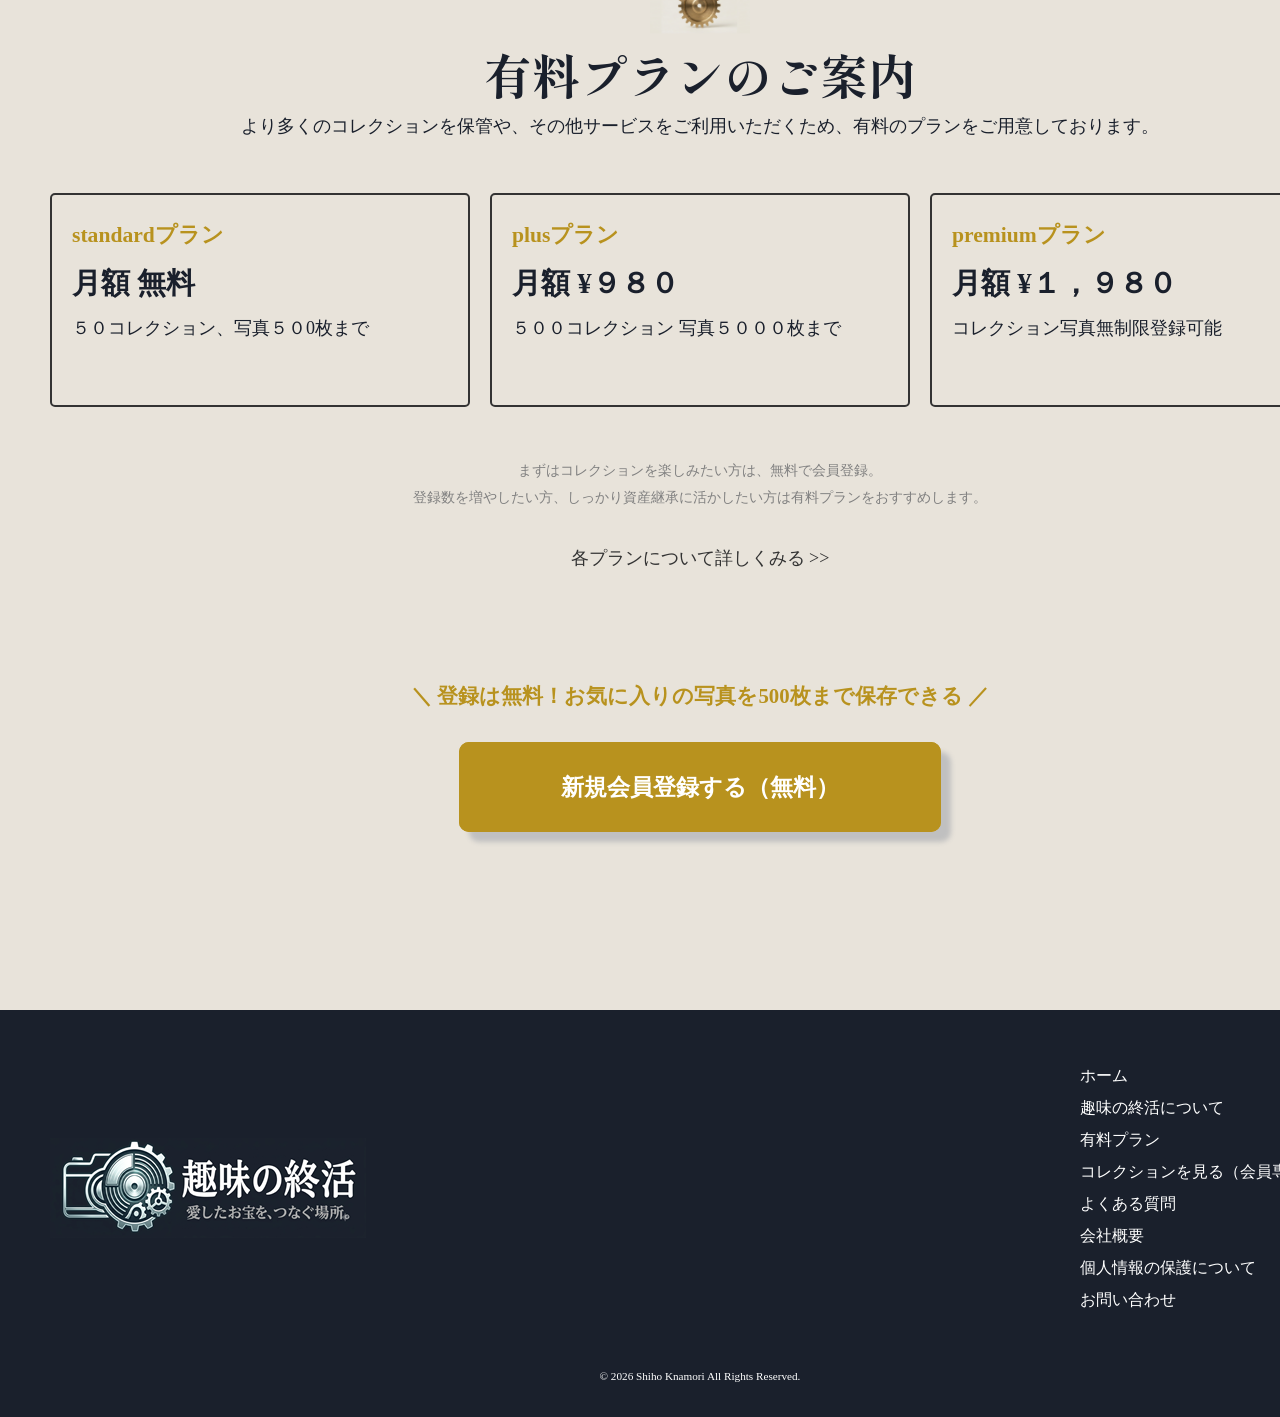
==== commit c9472be9: "Fix HTML formatting and add missing elements" ====
--- a/syuminosyuukatsu/index.html
+++ b/syuminosyuukatsu/index.html
@@ -114,7 +114,8 @@
 
 <div class="art03_box">
 		<p class="art03_gazo"><img src="img/ichran.png" alt="コレクションページの画像"></p>
-		<p class="art03_text"><span class="art03_text_title">コレクション登録は最大50点！</span><br>コレクションのジャンル			が多彩でも、タグづけ機能で管理が簡単。<br>必要なくなったものは削除でき、各コレクションの保存可能なショット数は10枚まで可能です。（有料プレミアムプランは無制限）<br>「コレクション一覧」ページとコレクションのあらゆる情報登録と写真を10枚まで登録できる個別のページをご用意。まずは<a href="#" class="cta-link">無料登録</a>から始めてみましょう。</p>
+		<p class="art03_text"><span class="art03_text_title">コレクション登録は最大50点！</span><br>コレクションのジャンルが多彩でも、タグづけ機能で管理が簡単。<br>「コレクション一覧」ページとコレクションのあらゆる情報登録と写真を10枚まで登録できる個別のページをご用意。まずは<a href="#" class="cta-link">無料登録</a>から始めてみましょう。</p>
+</div>
 </div>
 
 <p class="art03_box_under_read">「趣味の終活」では、さまざまなコレクターの思いをかなえます。<br>
@@ -205,4 +206,4 @@
 });
 </script>
 </body>
-</html>+</html>
